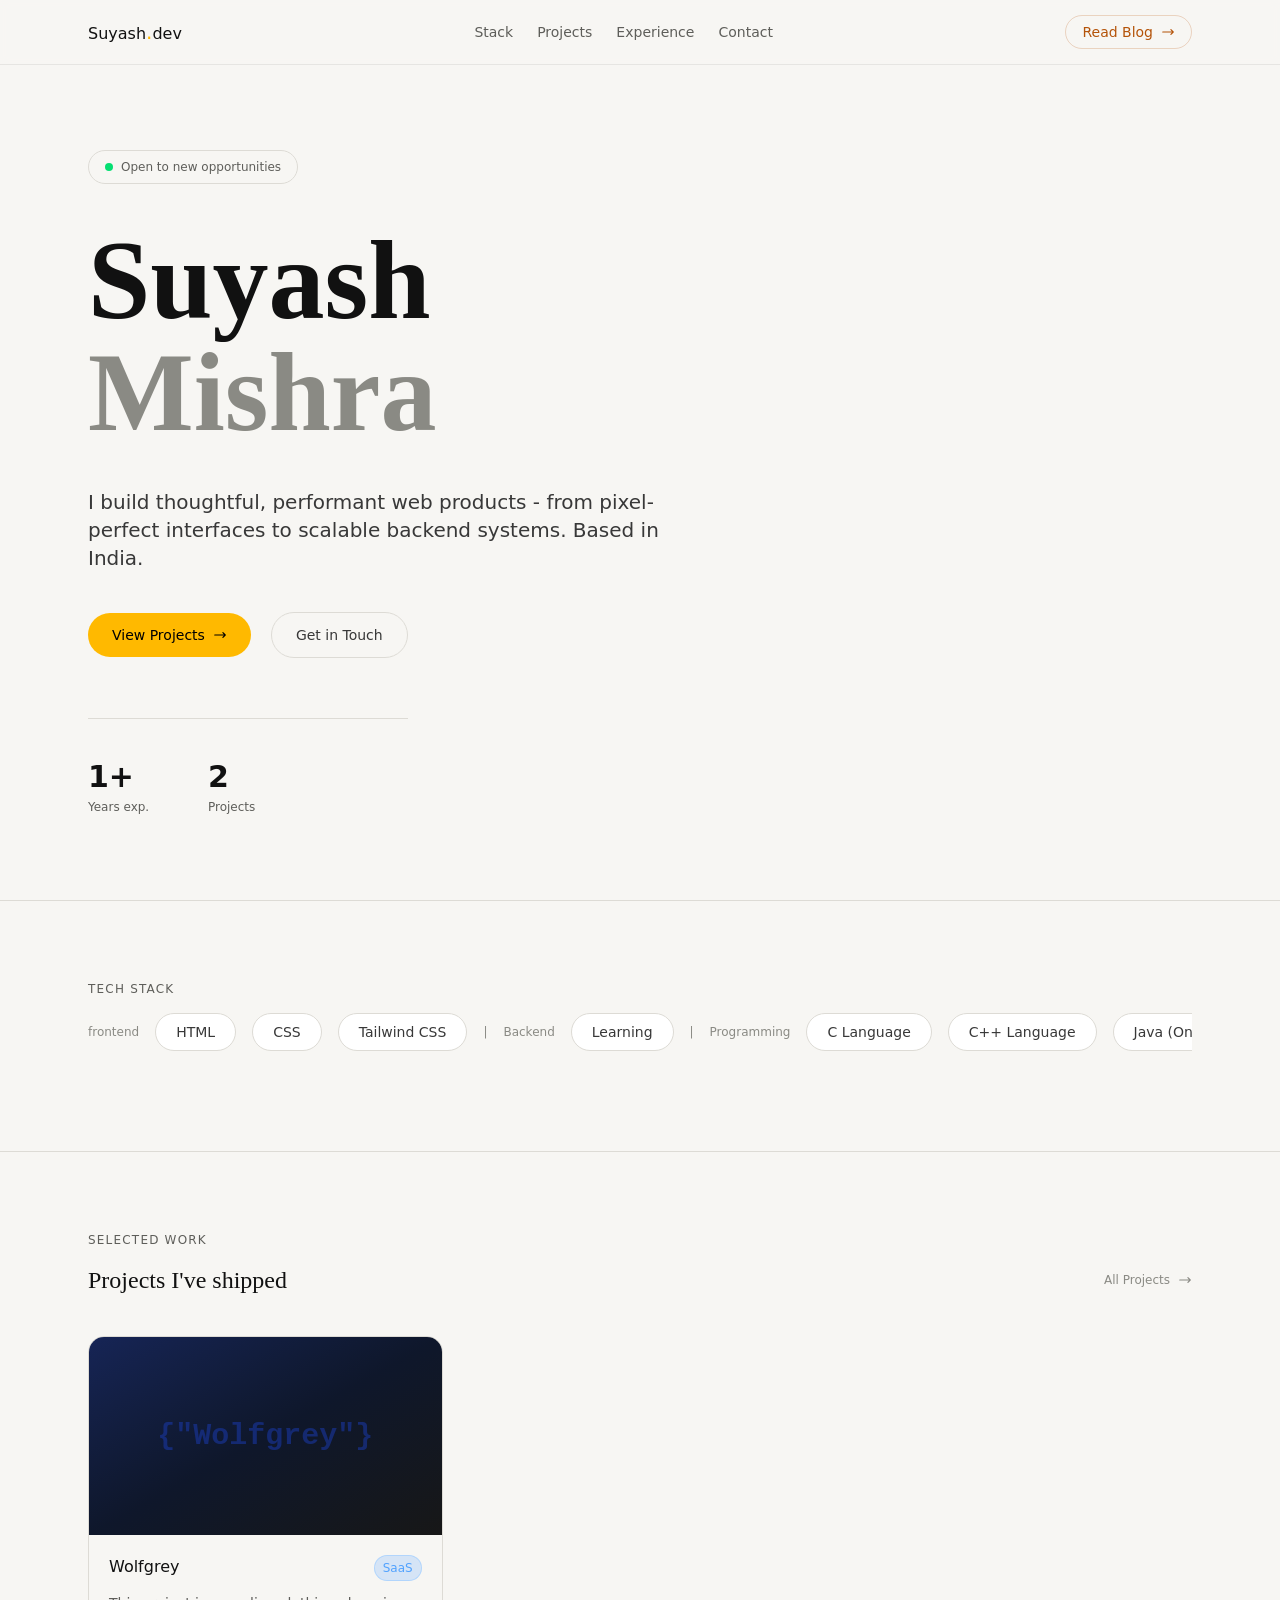
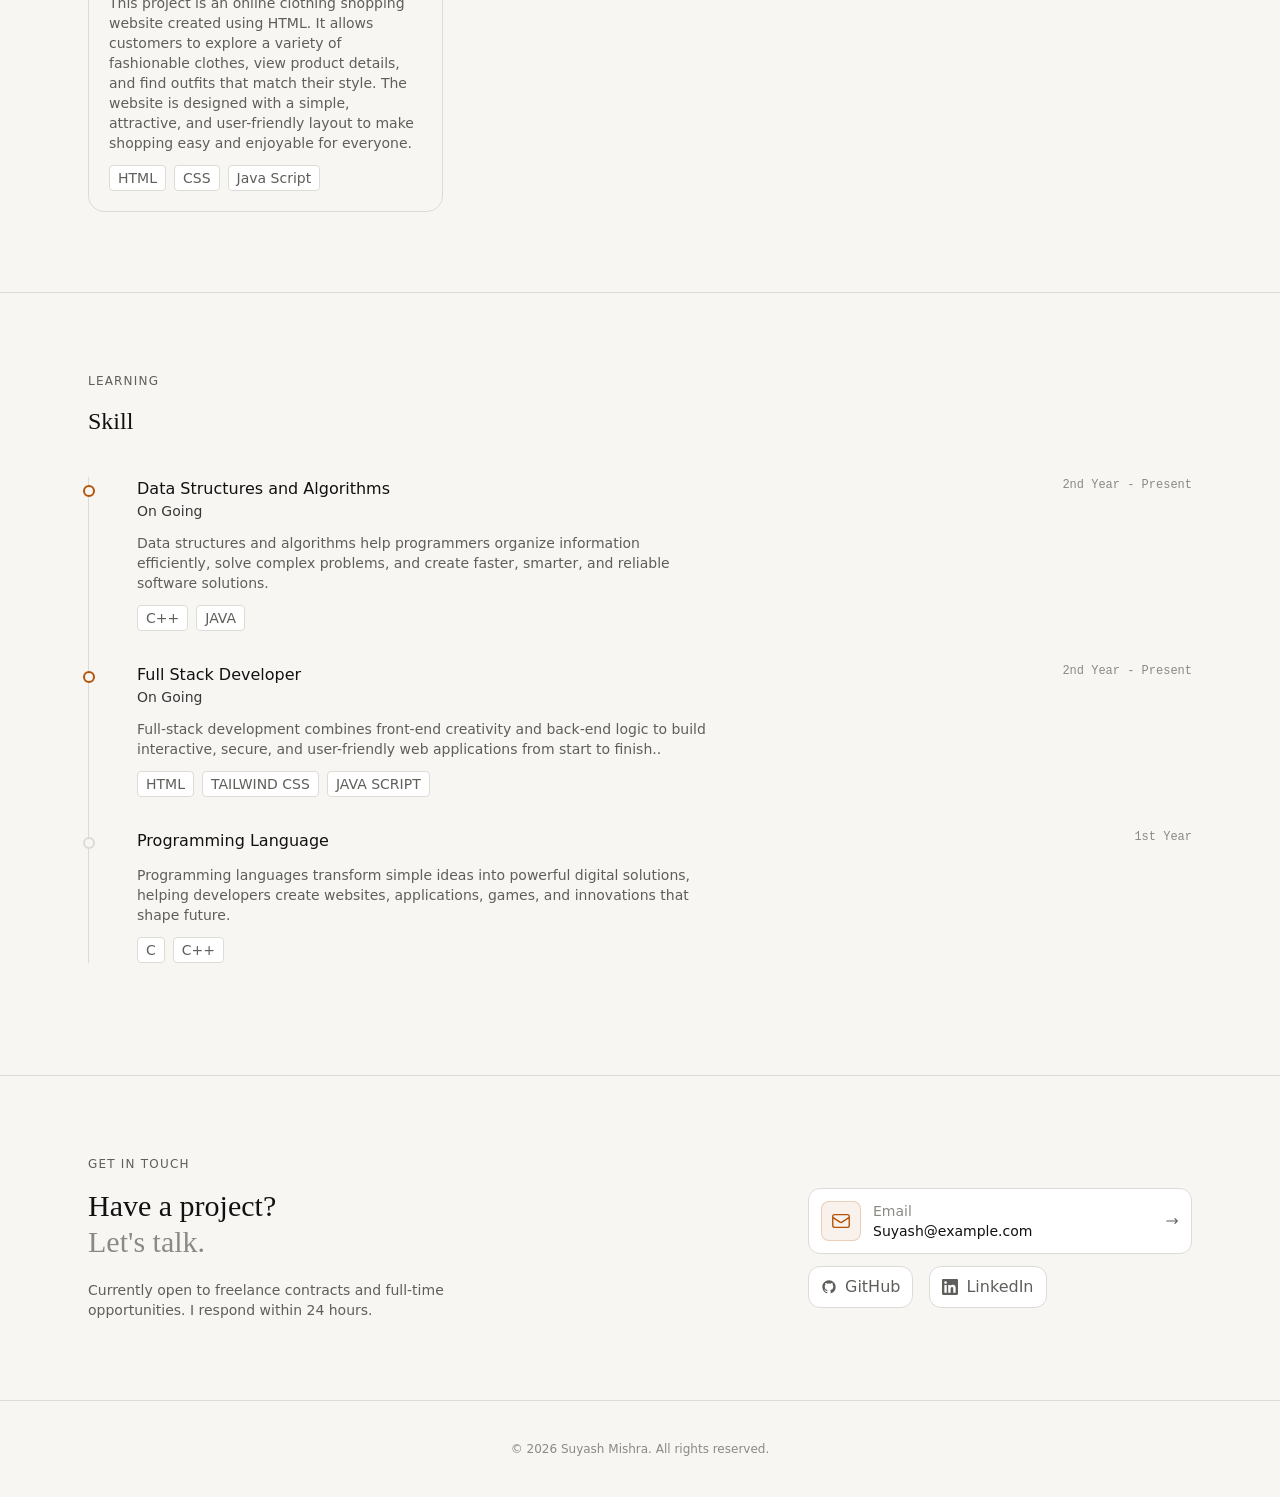
==== index.html @ af461222 "hi" ====
<!DOCTYPE html>
<html1 lang="en">

    <head>
        <meta charset="UTF-8">
        <meta name="viewport" content="width=device-width, initial-scale=1.0">
        <title>Document</title>
        <link rel="stylesheet" href="output.css">
    </head>

    <body>
        <header class="border-b border-(--border-subtle) fixed inset-x-0 bg-(--navbar-bg) backdrop-blur-xs z-10">
            <nav class="flex justify-between max-w-6xl mx-auto px-6 items-center h-16">
                <a href="">Suyash<span class="text-amber-400 text-xl">.</span>dev</a>
                <ul class="hidden md:flex items-center gap-6 text-sm text-(--text-3)">
                    <a href="#tech-stack">
                        <li class="cursor-pointer hover:text-(--text-1) transition-all duration-200">Stack</li>
                    </a>
                    <a href="#projects">
                        <li class="cursor-pointer hover:text-(--text-1) transition-all duration-200">Projects</li>
                    </a>
                    <a href="#experience">
                        <li class="cursor-pointer hover:text-(--text-1) transition-all duration-200">Experience</li>
                    </a>
                    <a href="#contact">
                        <li class="cursor-pointer hover:text-(--text-1) transition-all duration-200">Contact</li>
                    </a>

                </ul>

                <a href="blog.html"
                    class="flex items-center text-sm gap-2 text-(--accent) border border-(--accent-border) px-4 py-1.5 rounded-full hover:bg-(--accent-dim) hover:border-(--accent) transition-all duration-200">
                    Read Blog <svg class="w-3.5 h-3.5" fill="none" stroke="currentColor" viewBox="0 0 24 24">
                        <path stroke-linecap="round" stroke-linejoin="round" stroke-width="2"
                            d="M17 8l4 4m0 0l-4 4m4-4H3" />
                    </svg>
                </a>
            </nav>
        </header>

        <section class="min-h-screen pt-16 flex flex-col justify-center items-center">
            <div class="max-w-6xl mx-auto px-6 text-white w-full">

                <div
                    class="inline-flex items-center gap-2 border border-(--border) px-4 py-2 rounded-full text-xs text-(--text-3) mb-10 animate-fade-in-up">
                    <span class="inline-block h-2 w-2 bg-green-400 rounded-full animate-pulse "></span>
                    Open to new opportunities
                </div>

                <h1 class="font-serif text-6xl md:text-8xl lg:text-[7rem] font-bold mb-10 animate-fade-in-up-1">
                    <p class="text-(--text-1)">Suyash</p>
                    <p class="text-(--text-4)">Mishra</p>
                </h1>

                <p class="text-(--text-2) text-lg md:text-xl max-w-xl mb-10 animate-fade-in-up-2">I build thoughtful,
                    performant web products
                    -
                    from pixel-perfect interfaces to scalable backend
                    systems. Based in India.</p>


                <div class="flex gap-5 items-center mb-15 animate-fade-in-up-2">
                    <a href="#projects" id="cta-view-project"
                        class="bg-amber-400 hover:bg-amber-300 text-black text-sm font-medium rounded-full px-6 py-3 flex items-center gap-2 transition-all duration-200">View
                        Projects
                        <svg class="w-3.5 h-3.5" fill="none" stroke="currentColor" viewBox="0 0 24 24">
                            <path stroke-linecap="round" stroke-linejoin="round" stroke-width="2"
                                d="M17 8l4 4m0 0l-4 4m4-4H3" />
                        </svg>
                    </a>
                    <a href="#contact"
                        class=" rounded-full px-6 py-3 border border-(--border) text-(--text-2) text-sm">Get in
                        Touch</a>
                </div>

                <div class="border-t border-(--border) grid grid-cols-3 pt-10 gap-10 max-w-xs animate-fade-in-up-3">
                    <div>
                        <p class="text-3xl font-semibold mb-1 text-(--text-1)">1+</p>
                        <p class="text-xs text-(--text-3)">Years exp.</p>
                    </div>
                    <div>
                        <p class="text-3xl font-semibold mb-1 text-(--text-1)">2</p>
                        <p class="text-xs text-(--text-3)">Projects</p>
                    </div>
                </div>


            </div>
        </section>


        <section id="tech-stack" class="border-t border-(--border) py-20">
            <div class="max-w-6xl mx-auto px-6">
                <h2 class="uppercase text-(--text-3) text-xs tracking-widest mb-4">Tech Stack</h2>

                <div class="flex gap-4 items-center overflow-x-auto pb-5">
                    <p class="text-xs text-(--text-4) text-nowrap">frontend</p>
                    <p
                        class="text-(--text-2) text-sm border border-(--border) px-5 py-2 rounded-full bg-(--surface-solid) hover:text-(--accent) hover:border-(--accent-dim) transition-all duration-200 cursor-default text-nowrap">
                        HTML</p>
                    <p
                        class="text-(--text-2) text-sm border border-(--border) px-5 py-2 rounded-full bg-(--surface-solid) hover:text-(--accent) hover:border-(--accent-dim) transition-all duration-200 cursor-default text-nowrap">
                        CSS</p>
                    <p
                        class="text-(--text-2) text-sm border border-(--border) px-5 py-2 rounded-full bg-(--surface-solid) hover:text-(--accent) hover:border-(--accent-dim) transition-all duration-200 cursor-default text-nowrap">
                        Tailwind CSS</p>
                    <p class="text-xs text-(--text-4)">|</p>
                    <p class="text-xs text-(--text-4)">Backend</p>
                    <p
                        class="text-(--text-2) text-sm border border-(--border) px-5 py-2 rounded-full bg-(--surface-solid) hover:text-(--accent) hover:border-(--accent-dim) transition-all duration-200 cursor-default text-nowrap">
                        Learning</p>

 <p class="text-xs text-(--text-4)">|</p>
                          <p class="text-xs text-(--text-4) text-nowrap">Programming</p>
                    <p
                        class="text-(--text-2) text-sm border border-(--border) px-5 py-2 rounded-full bg-(--surface-solid) hover:text-(--accent) hover:border-(--accent-dim) transition-all duration-200 cursor-default text-nowrap">
                        C Language</p>
                    <p
                        class="text-(--text-2) text-sm border border-(--border) px-5 py-2 rounded-full bg-(--surface-solid) hover:text-(--accent) hover:border-(--accent-dim) transition-all duration-200 cursor-default text-nowrap">
                        C++ Language</p>
                    <p
                        class="text-(--text-2) text-sm border border-(--border) px-5 py-2 rounded-full bg-(--surface-solid) hover:text-(--accent) hover:border-(--accent-dim) transition-all duration-200 cursor-default text-nowrap">
                        Java (On Going)</p>
                </div>
            </div>
        </section>


        <section id="projects" class="border-t border-(--border) py-20">
            <div class="max-w-6xl mx-auto px-6">
                <h2 class="uppercase text-(--text-3) text-xs tracking-widest mb-4">Selected Work</h2>

                <div class="flex justify-between mb-10">
                    <h3 class="font-serif text-2xl">Projects I've shipped</h3>
                    <a href=""
                        class="flex items-center gap-2 text-xs text-(--text-4) hover:text-(--accent) transition-all duration-200">All
                        Projects <svg class="w-3.5 h-3.5" fill="none" stroke="currentColor" viewBox="0 0 24 24">
                            <path stroke-linecap="round" stroke-linejoin="round" stroke-width="2"
                                d="M17 8l4 4m0 0l-4 4m4-4H3" />
                        </svg></a>

                </div>

                <div class="grid grid-cols-1 gap-5 md:grid-cols-2 lg:grid-cols-3">

                    <article
                        class="group border border-(--border) rounded-2xl overflow-hidden hover:-translate-y-1.5 transition-all duration-300 hover:border-white/30">
                        <div
                            class="relative aspect-video flex items-center justify-center bg-linear-to-br from-blue-950 via-slate-900 to-neutral-900">
                            <p class="text-3xl font-mono text-blue-800/50 font-bold">{"Wolfgrey"}</p>

                            <div
                                class="absolute bg-black/0 inset-0 group-hover:bg-black/35 flex justify-center items-center transition-all duration-400">
                                <p
                                    class=" opacity-0 border  border-white/20 rounded-full px-3 py-1.5 group-hover:opacity-100  flex items-center gap-2 bg-white/10 text-xs backdrop-blur-2xl">
                                    View Project <svg class="w-3.5 h-3.5" fill="none" stroke="currentColor"
                                        viewBox="0 0 24 24">
                                        <path stroke-linecap="round" stroke-linejoin="round" stroke-width="2"
                                            d="M17 8l4 4m0 0l-4 4m4-4H3" />
                                    </svg>
                                </p>
                            </div>
                        </div>

                        <div class="p-5">
                            <div class="flex justify-between mb-3">
                                <h3>Wolfgrey</h3>
                                <p
                                    class="text-xs border border-blue-300/50 px-2 py-1 text-blue-400 rounded-full bg-blue-400/20">
                                    SaaS</p>
                            </div>

                            <p class="mb-3 text-sm text-(--text-3)">This project is an online clothing shopping website created using HTML. It allows customers to explore a variety of fashionable clothes, view product details, and find outfits that match their style. The website is designed with a simple, attractive, and user-friendly layout to make shopping easy and enjoyable for everyone.</p>

                            <div class="flex gap-2 flex-wrap">
                                <p
                                    class="text-sm text-(--text-3) px-2 py-0.5 border border-(--border) rounded bg-(--surface-solid)">
                                    HTML</p>
                                <p
                                    class="text-sm text-(--text-3) px-2 py-0.5 border border-(--border) rounded bg-(--surface-solid)">
                                    CSS</p>
                                <p
                                    class="text-sm text-(--text-3) px-2 py-0.5 border border-(--border) rounded bg-(--surface-solid)">
                                    Java Script</p>
                            </div>

                        </div>
                    </article>

                </div>
            </div>
        </section>

        <section id="experience" class="border-t border-(--border) py-20">
            <div class="max-w-6xl mx-auto px-6">
                <h2 class="uppercase text-(--text-3) text-xs tracking-widest mb-4">Learning</h2>
                <h3 class="font-serif text-2xl mb-10">Skill</h3>

                <div class="border-l border-(--border)">
                    <div class="relative mb-8">
                        <div
                            class="-left-1.5 top-2 absolute border-2 border-(--accent) rounded-full w-3 h-3 bg-(--surface)">
                        </div>

                        <div class="pl-12">
                            <div class="flex flex-col md:flex-row justify-between mb-3 gap-2">
                                <div>
                                    <h3>Data Structures and Algorithms</h3>
                                    <p class="font-light text-(--text-2) text-sm">On Going</p>
                                </div>

                                <p class="text-xs font-mono text-(--text-4)">
                                    2nd Year - Present</p>
                            </div>


                            <p class="mb-3 text-sm text-(--text-3) max-w-xl">Data structures and algorithms help programmers organize information efficiently, solve complex problems, and create faster, smarter, and reliable software solutions.</p>

                            <div class="flex gap-2 flex-wrap">
                                <p
                                    class="text-sm text-(--text-3) px-2 py-0.5 border border-(--border) rounded bg-(--surface-solid)">
                                    C++</p>
                                <p
                                    class="text-sm text-(--text-3) px-2 py-0.5 border border-(--border) rounded bg-(--surface-solid)">
                                    JAVA</p>
                            </div>

                        </div>
                    </div>

                    <div class="relative mb-8">
                       <div
                            class="-left-1.5 top-2 absolute border-2 border-(--accent) rounded-full w-3 h-3 bg-(--surface)">
                        </div>

                        <div class="pl-12">
                            <div class="flex flex-col md:flex-row justify-between mb-3 gap-2">
                                <div>
                                    <h3>Full Stack Developer</h3>
                                     <p class="font-light text-(--text-2) text-sm">On Going</p>
                                </div>

                                <p class="text-xs font-mono text-(--text-4)">
                                  2nd Year - Present</p>
                            </div>


                            <p class="mb-3 text-sm text-(--text-3) max-w-xl">Full-stack development combines front-end creativity and back-end logic to build interactive, secure, and user-friendly web applications from start to finish..</p>

                            <div class="flex gap-2 flex-wrap">
                                <p
                                    class="text-sm text-(--text-3) px-2 py-0.5 border border-(--border) rounded bg-(--surface-solid)">
                                    HTML
                                </p>
                                <p
                                    class="text-sm text-(--text-3) px-2 py-0.5 border border-(--border) rounded bg-(--surface-solid)">
                                    TAILWIND CSS</p>
                                <p
                                    class="text-sm text-(--text-3) px-2 py-0.5 border border-(--border) rounded bg-(--surface-solid)">
                                    JAVA SCRIPT</p>
                            </div>

                        </div>
                    </div>

                    <div class="relative mb-8">
                        <div
                            class="-left-1.5 top-2 absolute border-2 border-(--border) rounded-full w-3 h-3 bg-(--surface)">
                        </div>

                        <div class="pl-12">
                            <div class="flex flex-col md:flex-row justify-between mb-3 gap-2">
                                <div>
                                    <h3>Programming Language</h3>
                                  
                                </div>

                                <p class="text-xs font-mono text-(--text-4)">
                                    1st Year</p>
                            </div>


                            <p class="mb-3 text-sm text-(--text-3) max-w-xl">Programming languages transform simple ideas into powerful digital solutions, helping developers create websites, applications, games, and innovations that shape future.
                            </p>

                            <div class="flex gap-2 flex-wrap">
                                <p
                                    class="text-sm text-(--text-3) px-2 py-0.5 border border-(--border) rounded bg-(--surface-solid)">
                                    C 
                                </p>
                                <p
                                    class="text-sm text-(--text-3) px-2 py-0.5 border border-(--border) rounded bg-(--surface-solid)">
                                    C++
                                </p>
                            </div>

                        </div>
                    </div>
                </div>
            </div>
        </section>

        <section id="contact" class="border-t border-(--border) py-20">
            <div class="max-w-6xl mx-auto px-6">
                <h2 class="uppercase text-(--text-3) text-xs tracking-widest mb-4">Get In Touch</h2>

                <div class="flex flex-col gap-10 md:flex-row justify-between">

                    <div class="flex-1">
                        <h3 class="font-serif text-3xl">Have a project?</h3>
                        <h3 class="font-serif text-3xl font-extralight mb-5 text-(--text-4)">Let's talk.</h3>
                        <p class="text-sm text-(--text-3) max-w-sm">Currently open to freelance contracts and full-time
                            opportunities. I respond within 24 hours.</p>
                    </div>

                    <div class=" flex-1 md:max-w-sm">
                        <a href="mailto:Suyash@example.com"
                            class="flex border border-(--border) rounded-xl bg-(--surface-solid)  p-3 items-center gap-3 ">
                            <svg class="w-10 h-10 text-(--accent) bg-(--accent-dim) p-2 rounded-lg border border-(--accent-border)"
                                fill="none" stroke="currentColor" viewBox="0 0 24 24">
                                <path stroke-linecap="round" stroke-linejoin="round" stroke-width="1.5"
                                    d="M3 8l7.89 5.26a2 2 0 002.22 0L21 8M5 19h14a2 2 0 002-2V7a2 2 0 00-2-2H5a2 2 0 00-2 2v10a2 2 0 002 2z" />
                            </svg>
                            <div class="flex-1 text-sm">
                                <p class="text-(--text-4)">Email</p>
                                <p class="text-(--text-1)">Suyash@example.com</p>
                            </div>

                            <svg class="w-3.5 h-3.5 text-(--text-3)" fill="none" stroke="currentColor"
                                viewBox="0 0 24 24">
                                <path stroke-linecap="round" stroke-linejoin="round" stroke-width="2"
                                    d="M17 8l4 4m0 0l-4 4m4-4H3" />
                            </svg>


                        </a>

                        <div class="mt-3 flex gap-4">
                        <a href="https://github.com/Suyashmishra6007" target="_blank">    <p
                                class="flex flex-1 items-center gap-2 border border-(--border) px-3 py-2 rounded-xl text-(--text-3) font-light justify-center bg-(--surface-solid) ">
                                <svg class="w-4 h-4" fill="currentColor" viewBox="0 0 24 24">
                                    <path
                                        d="M12 2C6.477 2 2 6.484 2 12.017c0 4.425 2.865 8.18 6.839 9.504.5.092.682-.217.682-.483 0-.237-.008-.868-.013-1.703-2.782.605-3.369-1.343-3.369-1.343-.454-1.158-1.11-1.466-1.11-1.466-.908-.62.069-.608.069-.608 1.003.07 1.531 1.032 1.531 1.032.892 1.53 2.341 1.088 2.91.832.092-.647.35-1.088.636-1.338-2.22-.253-4.555-1.113-4.555-4.951 0-1.093.39-1.988 1.029-2.688-.103-.253-.446-1.272.098-2.65 0 0 .84-.27 2.75 1.026A9.564 9.564 0 0112 6.844c.85.004 1.705.115 2.504.337 1.909-1.296 2.747-1.027 2.747-1.027.546 1.379.202 2.398.1 2.651.64.7 1.028 1.595 1.028 2.688 0 3.848-2.339 4.695-4.566 4.942.359.31.678.921.678 1.856 0 1.338-.012 2.419-.012 2.747 0 .268.18.58.688.482A10.019 10.019 0 0022 12.017C22 6.484 17.522 2 12 2z" />
                                </svg>
                                GitHub
                            </p></a>

                          <a href="https://www.linkedin.com/in/suyash-mishra-aa597139b/" target="_blank">  <p
                                class="flex flex-1 items-center gap-2 border border-(--border) px-3 py-2 rounded-xl text-(--text-3) font-light justify-center bg-(--surface-solid) ">
                                <svg class="w-4 h-4" fill="currentColor" viewBox="0 0 24 24">
                                    <path
                                        d="M20.447 20.452h-3.554v-5.569c0-1.328-.027-3.037-1.852-3.037-1.853 0-2.136 1.445-2.136 2.939v5.667H9.351V9h3.414v1.561h.046c.477-.9 1.637-1.85 3.37-1.85 3.601 0 4.267 2.37 4.267 5.455v6.286zM5.337 7.433a2.062 2.062 0 01-2.063-2.065 2.064 2.064 0 112.063 2.065zm1.782 13.019H3.555V9h3.564v11.452zM22.225 0H1.771C.792 0 0 .774 0 1.729v20.542C0 23.227.792 24 1.771 24h20.451C23.2 24 24 23.227 24 22.271V1.729C24 .774 23.2 0 22.222 0h.003z" />
                                </svg>
                                LinkedIn
                            </p>
</a>
                   




                        </div>

                        
                    </div>
                </div>

            </div>
        </section>

        <footer class="border-t border-(--border) py-10">
            <div class=" flex justify-center px-6 text-xs text-(--text-4)">
                © 2026 Suyash Mishra. All rights reserved.
            </div>
        </footer>
    </body>
</html1
---- output.css ----
/*! tailwindcss v4.3.3 | MIT License | https://tailwindcss.com */
@layer properties;
@layer theme, base, components, utilities;
@layer theme {
  :root, :host {
    --font-sans: 'Inter', ui-sans-serif, system-ui, sans-serif;
    --font-serif: 'Playfair Display', ui-serif, Georgia, serif;
    --font-mono: 'JetBrains Mono', ui-monospace, 'Courier New', monospace;
    --color-red-400: oklch(70.4% 0.191 22.216);
    --color-amber-300: oklch(87.9% 0.169 91.605);
    --color-amber-400: oklch(82.8% 0.189 84.429);
    --color-green-400: oklch(79.2% 0.209 151.711);
    --color-blue-300: oklch(80.9% 0.105 251.813);
    --color-blue-400: oklch(70.7% 0.165 254.624);
    --color-blue-800: oklch(42.4% 0.199 265.638);
    --color-blue-950: oklch(28.2% 0.091 267.935);
    --color-purple-400: oklch(71.4% 0.203 305.504);
    --color-slate-900: oklch(20.8% 0.042 265.755);
    --color-neutral-900: oklch(20.5% 0 none);
    --color-black: #000;
    --color-white: #fff;
    --spacing: 0.25rem;
    --container-xs: 20rem;
    --container-sm: 24rem;
    --container-xl: 36rem;
    --container-2xl: 42rem;
    --container-6xl: 72rem;
    --text-xs: 0.75rem;
    --text-xs--line-height: calc(1 / 0.75);
    --text-sm: 0.875rem;
    --text-sm--line-height: calc(1.25 / 0.875);
    --text-base: 1rem;
    --text-base--line-height: calc(1.5 / 1);
    --text-lg: 1.125rem;
    --text-lg--line-height: calc(1.75 / 1.125);
    --text-xl: 1.25rem;
    --text-xl--line-height: calc(1.75 / 1.25);
    --text-2xl: 1.5rem;
    --text-2xl--line-height: calc(2 / 1.5);
    --text-3xl: 1.875rem;
    --text-3xl--line-height: calc(2.25 / 1.875);
    --text-4xl: 2.25rem;
    --text-4xl--line-height: calc(2.5 / 2.25);
    --text-5xl: 3rem;
    --text-5xl--line-height: 1;
    --text-6xl: 3.75rem;
    --text-6xl--line-height: 1;
    --text-8xl: 6rem;
    --text-8xl--line-height: 1;
    --font-weight-extralight: 200;
    --font-weight-light: 300;
    --font-weight-medium: 500;
    --font-weight-semibold: 600;
    --font-weight-bold: 700;
    --tracking-tight: -0.025em;
    --tracking-widest: 0.1em;
    --leading-tight: 1.25;
    --radius-lg: 0.5rem;
    --radius-xl: 0.75rem;
    --radius-2xl: 1rem;
    --animate-pulse: pulse 2s cubic-bezier(0.4, 0, 0.6, 1) infinite;
    --blur-xs: 4px;
    --blur-2xl: 40px;
    --aspect-video: 16 / 9;
    --default-transition-duration: 150ms;
    --default-transition-timing-function: cubic-bezier(0.4, 0, 0.2, 1);
    --default-font-family: var(--font-sans);
    --default-mono-font-family: var(--font-mono);
  }
}
@layer base {
  *, ::after, ::before, ::backdrop, ::file-selector-button {
    box-sizing: border-box;
    margin: 0;
    padding: 0;
    border: 0 solid;
  }
  html, :host {
    line-height: 1.5;
    -webkit-text-size-adjust: 100%;
    tab-size: 4;
    font-family: var(--default-font-family, -apple-system, BlinkMacSystemFont, "Segoe UI", Roboto, "Helvetica Neue", "Noto Sans", Arial, sans-serif, "Apple Color Emoji", "Segoe UI Emoji", "Segoe UI Symbol", "Noto Color Emoji");
    font-feature-settings: var(--default-font-feature-settings, normal);
    font-variation-settings: var(--default-font-variation-settings, normal);
    -webkit-tap-highlight-color: transparent;
  }
  hr {
    height: 0;
    color: inherit;
    border-top-width: 1px;
  }
  abbr:where([title]) {
    -webkit-text-decoration: underline dotted;
    text-decoration: underline dotted;
  }
  h1, h2, h3, h4, h5, h6 {
    font-size: inherit;
    font-weight: inherit;
  }
  a {
    color: inherit;
    -webkit-text-decoration: inherit;
    text-decoration: inherit;
  }
  b, strong {
    font-weight: bolder;
  }
  code, kbd, samp, pre {
    font-family: var(--default-mono-font-family, ui-monospace, SFMono-Regular, Menlo, Monaco, Consolas, "Liberation Mono", "Courier New", monospace);
    font-feature-settings: var(--default-mono-font-feature-settings, normal);
    font-variation-settings: var(--default-mono-font-variation-settings, normal);
    font-size: 1em;
  }
  small {
    font-size: 80%;
  }
  sub, sup {
    font-size: 75%;
    line-height: 0;
    position: relative;
    vertical-align: baseline;
  }
  sub {
    bottom: -0.25em;
  }
  sup {
    top: -0.5em;
  }
  table {
    text-indent: 0;
    border-color: inherit;
    border-collapse: collapse;
  }
  :-moz-focusring:where(:not(iframe)) {
    outline: auto;
  }
  progress {
    vertical-align: baseline;
  }
  summary {
    display: list-item;
  }
  ol, ul, menu {
    list-style: none;
  }
  img, svg, video, canvas, audio, iframe, embed, object {
    display: block;
    vertical-align: middle;
  }
  img, video {
    max-width: 100%;
    height: auto;
  }
  button, input, select, optgroup, textarea, ::file-selector-button {
    font: inherit;
    font-feature-settings: inherit;
    font-variation-settings: inherit;
    letter-spacing: inherit;
    color: inherit;
    border-radius: 0;
    background-color: transparent;
    opacity: 1;
  }
  :where(select:is([multiple], [size])) optgroup {
    font-weight: bolder;
  }
  :where(select:is([multiple], [size])) optgroup option {
    padding-inline-start: 20px;
  }
  ::file-selector-button {
    margin-inline-end: 4px;
  }
  ::placeholder {
    opacity: 1;
  }
  @supports (not (-webkit-appearance: -apple-pay-button))  or (contain-intrinsic-size: 1px) {
    ::placeholder {
      color: currentcolor;
      @supports (color: color-mix(in lab, red, red)) {
        color: color-mix(in oklab, currentcolor 50%, transparent);
      }
    }
  }
  textarea {
    resize: vertical;
  }
  ::-webkit-search-decoration {
    -webkit-appearance: none;
  }
  ::-webkit-date-and-time-value {
    min-height: 1lh;
    text-align: inherit;
  }
  ::-webkit-datetime-edit {
    display: inline-flex;
  }
  ::-webkit-datetime-edit-fields-wrapper {
    padding: 0;
  }
  ::-webkit-datetime-edit, ::-webkit-datetime-edit-year-field, ::-webkit-datetime-edit-month-field, ::-webkit-datetime-edit-day-field, ::-webkit-datetime-edit-hour-field, ::-webkit-datetime-edit-minute-field, ::-webkit-datetime-edit-second-field, ::-webkit-datetime-edit-millisecond-field, ::-webkit-datetime-edit-meridiem-field {
    padding-block: 0;
  }
  ::-webkit-calendar-picker-indicator {
    line-height: 1;
  }
  :-moz-ui-invalid {
    box-shadow: none;
  }
  button, input:where([type="button"], [type="reset"], [type="submit"]), ::file-selector-button {
    appearance: button;
  }
  ::-webkit-inner-spin-button, ::-webkit-outer-spin-button {
    height: auto;
  }
  [hidden]:where(:not([hidden="until-found"])) {
    display: none !important;
  }
}
@layer utilities {
  .absolute {
    position: absolute;
  }
  .fixed {
    position: fixed;
  }
  .relative {
    position: relative;
  }
  .static {
    position: static;
  }
  .sticky {
    position: sticky;
  }
  .inset-0 {
    inset: 0px;
  }
  .inset-x-0 {
    inset-inline: 0px;
  }
  .top-2 {
    top: calc(var(--spacing) * 2);
  }
  .top-30 {
    top: calc(var(--spacing) * 30);
  }
  .-left-1\.5 {
    left: calc(var(--spacing) * -1.5);
  }
  .z-10 {
    z-index: 10;
  }
  .container {
    width: 100%;
    @media (width >= 40rem) {
      max-width: 40rem;
    }
    @media (width >= 48rem) {
      max-width: 48rem;
    }
    @media (width >= 64rem) {
      max-width: 64rem;
    }
    @media (width >= 80rem) {
      max-width: 80rem;
    }
    @media (width >= 96rem) {
      max-width: 96rem;
    }
  }
  .mx-auto {
    margin-inline: auto;
  }
  .mt-2\.5 {
    margin-top: calc(var(--spacing) * 2.5);
  }
  .mt-3 {
    margin-top: calc(var(--spacing) * 3);
  }
  .mt-6 {
    margin-top: calc(var(--spacing) * 6);
  }
  .mt-12 {
    margin-top: calc(var(--spacing) * 12);
  }
  .mb-1 {
    margin-bottom: var(--spacing);
  }
  .mb-3 {
    margin-bottom: calc(var(--spacing) * 3);
  }
  .mb-4 {
    margin-bottom: calc(var(--spacing) * 4);
  }
  .mb-5 {
    margin-bottom: calc(var(--spacing) * 5);
  }
  .mb-6 {
    margin-bottom: calc(var(--spacing) * 6);
  }
  .mb-8 {
    margin-bottom: calc(var(--spacing) * 8);
  }
  .mb-10 {
    margin-bottom: calc(var(--spacing) * 10);
  }
  .mb-15 {
    margin-bottom: calc(var(--spacing) * 15);
  }
  .contents {
    display: contents;
  }
  .flex {
    display: flex;
  }
  .grid {
    display: grid;
  }
  .hidden {
    display: none;
  }
  .inline-block {
    display: inline-block;
  }
  .inline-flex {
    display: inline-flex;
  }
  .aspect-video {
    aspect-ratio: var(--aspect-video);
  }
  .h-1 {
    height: var(--spacing);
  }
  .h-2 {
    height: calc(var(--spacing) * 2);
  }
  .h-3 {
    height: calc(var(--spacing) * 3);
  }
  .h-3\.5 {
    height: calc(var(--spacing) * 3.5);
  }
  .h-4 {
    height: calc(var(--spacing) * 4);
  }
  .h-10 {
    height: calc(var(--spacing) * 10);
  }
  .h-16 {
    height: calc(var(--spacing) * 16);
  }
  .min-h-screen {
    min-height: 100vh;
  }
  .w-1 {
    width: var(--spacing);
  }
  .w-2 {
    width: calc(var(--spacing) * 2);
  }
  .w-3 {
    width: calc(var(--spacing) * 3);
  }
  .w-3\.5 {
    width: calc(var(--spacing) * 3.5);
  }
  .w-4 {
    width: calc(var(--spacing) * 4);
  }
  .w-10 {
    width: calc(var(--spacing) * 10);
  }
  .w-40 {
    width: calc(var(--spacing) * 40);
  }
  .w-full {
    width: 100%;
  }
  .max-w-2xl {
    max-width: var(--container-2xl);
  }
  .max-w-6xl {
    max-width: var(--container-6xl);
  }
  .max-w-sm {
    max-width: var(--container-sm);
  }
  .max-w-xl {
    max-width: var(--container-xl);
  }
  .max-w-xs {
    max-width: var(--container-xs);
  }
  .min-w-2 {
    min-width: calc(var(--spacing) * 2);
  }
  .min-w-10 {
    min-width: calc(var(--spacing) * 10);
  }
  .flex-1 {
    flex: 1;
  }
  .rotate-180 {
    rotate: 180deg;
  }
  .transform {
    transform: var(--tw-rotate-x,) var(--tw-rotate-y,) var(--tw-rotate-z,) var(--tw-skew-x,) var(--tw-skew-y,);
  }
  .animate-pulse {
    animation: var(--animate-pulse);
  }
  .cursor-default {
    cursor: default;
  }
  .cursor-pointer {
    cursor: pointer;
  }
  .grid-cols-1 {
    grid-template-columns: repeat(1, minmax(0, 1fr));
  }
  .grid-cols-3 {
    grid-template-columns: repeat(3, minmax(0, 1fr));
  }
  .flex-col {
    flex-direction: column;
  }
  .flex-wrap {
    flex-wrap: wrap;
  }
  .place-items-center {
    place-items: center;
  }
  .items-center {
    align-items: center;
  }
  .items-start {
    align-items: flex-start;
  }
  .justify-between {
    justify-content: space-between;
  }
  .justify-center {
    justify-content: center;
  }
  .gap-1 {
    gap: var(--spacing);
  }
  .gap-2 {
    gap: calc(var(--spacing) * 2);
  }
  .gap-3 {
    gap: calc(var(--spacing) * 3);
  }
  .gap-3\.5 {
    gap: calc(var(--spacing) * 3.5);
  }
  .gap-4 {
    gap: calc(var(--spacing) * 4);
  }
  .gap-5 {
    gap: calc(var(--spacing) * 5);
  }
  .gap-6 {
    gap: calc(var(--spacing) * 6);
  }
  .gap-10 {
    gap: calc(var(--spacing) * 10);
  }
  .gap-20 {
    gap: calc(var(--spacing) * 20);
  }
  .overflow-hidden {
    overflow: hidden;
  }
  .overflow-x-auto {
    overflow-x: auto;
  }
  .rounded {
    border-radius: 0.25rem;
  }
  .rounded-2xl {
    border-radius: var(--radius-2xl);
  }
  .rounded-full {
    border-radius: calc(infinity * 1px);
  }
  .rounded-lg {
    border-radius: var(--radius-lg);
  }
  .rounded-xl {
    border-radius: var(--radius-xl);
  }
  .border {
    border-style: var(--tw-border-style);
    border-width: 1px;
  }
  .border-2 {
    border-style: var(--tw-border-style);
    border-width: 2px;
  }
  .border-t {
    border-top-style: var(--tw-border-style);
    border-top-width: 1px;
  }
  .border-b {
    border-bottom-style: var(--tw-border-style);
    border-bottom-width: 1px;
  }
  .border-l {
    border-left-style: var(--tw-border-style);
    border-left-width: 1px;
  }
  .border-l-2 {
    border-left-style: var(--tw-border-style);
    border-left-width: 2px;
  }
  .border-\(--accent\) {
    border-color: var(--accent);
  }
  .border-\(--accent-border\) {
    border-color: var(--accent-border);
  }
  .border-\(--border\) {
    border-color: var(--border);
  }
  .border-\(--border-subtle\) {
    border-color: var(--border-subtle);
  }
  .border-blue-300\/50 {
    border-color: color-mix(in srgb, oklch(80.9% 0.105 251.813) 50%, transparent);
    @supports (color: color-mix(in lab, red, red)) {
      border-color: color-mix(in oklab, var(--color-blue-300) 50%, transparent);
    }
  }
  .border-white\/20 {
    border-color: color-mix(in srgb, #fff 20%, transparent);
    @supports (color: color-mix(in lab, red, red)) {
      border-color: color-mix(in oklab, var(--color-white) 20%, transparent);
    }
  }
  .bg-\(--accent\) {
    background-color: var(--accent);
  }
  .bg-\(--accent-dim\) {
    background-color: var(--accent-dim);
  }
  .bg-\(--navbar-bg\) {
    background-color: var(--navbar-bg);
  }
  .bg-\(--surface\) {
    background-color: var(--surface);
  }
  .bg-\(--surface-solid\) {
    background-color: var(--surface-solid);
  }
  .bg-\(--text-4\) {
    background-color: var(--text-4);
  }
  .bg-amber-400 {
    background-color: var(--color-amber-400);
  }
  .bg-black\/0 {
    background-color: color-mix(in srgb, #000 0%, transparent);
    @supports (color: color-mix(in lab, red, red)) {
      background-color: color-mix(in oklab, var(--color-black) 0%, transparent);
    }
  }
  .bg-blue-400 {
    background-color: var(--color-blue-400);
  }
  .bg-blue-400\/20 {
    background-color: color-mix(in srgb, oklch(70.7% 0.165 254.624) 20%, transparent);
    @supports (color: color-mix(in lab, red, red)) {
      background-color: color-mix(in oklab, var(--color-blue-400) 20%, transparent);
    }
  }
  .bg-green-400 {
    background-color: var(--color-green-400);
  }
  .bg-purple-400 {
    background-color: var(--color-purple-400);
  }
  .bg-red-400 {
    background-color: var(--color-red-400);
  }
  .bg-white\/10 {
    background-color: color-mix(in srgb, #fff 10%, transparent);
    @supports (color: color-mix(in lab, red, red)) {
      background-color: color-mix(in oklab, var(--color-white) 10%, transparent);
    }
  }
  .bg-linear-to-br {
    --tw-gradient-position: to bottom right;
    @supports (background-image: linear-gradient(in lab, red, red)) {
      --tw-gradient-position: to bottom right in oklab;
    }
    background-image: linear-gradient(var(--tw-gradient-stops));
  }
  .from-blue-950 {
    --tw-gradient-from: var(--color-blue-950);
    --tw-gradient-stops: var(--tw-gradient-via-stops, var(--tw-gradient-position), var(--tw-gradient-from) var(--tw-gradient-from-position), var(--tw-gradient-to) var(--tw-gradient-to-position));
  }
  .via-slate-900 {
    --tw-gradient-via: var(--color-slate-900);
    --tw-gradient-via-stops: var(--tw-gradient-position), var(--tw-gradient-from) var(--tw-gradient-from-position), var(--tw-gradient-via) var(--tw-gradient-via-position), var(--tw-gradient-to) var(--tw-gradient-to-position);
    --tw-gradient-stops: var(--tw-gradient-via-stops);
  }
  .to-neutral-900 {
    --tw-gradient-to: var(--color-neutral-900);
    --tw-gradient-stops: var(--tw-gradient-via-stops, var(--tw-gradient-position), var(--tw-gradient-from) var(--tw-gradient-from-position), var(--tw-gradient-to) var(--tw-gradient-to-position));
  }
  .p-2 {
    padding: calc(var(--spacing) * 2);
  }
  .p-3 {
    padding: calc(var(--spacing) * 3);
  }
  .p-5 {
    padding: calc(var(--spacing) * 5);
  }
  .p-6 {
    padding: calc(var(--spacing) * 6);
  }
  .px-2 {
    padding-inline: calc(var(--spacing) * 2);
  }
  .px-3 {
    padding-inline: calc(var(--spacing) * 3);
  }
  .px-4 {
    padding-inline: calc(var(--spacing) * 4);
  }
  .px-5 {
    padding-inline: calc(var(--spacing) * 5);
  }
  .px-6 {
    padding-inline: calc(var(--spacing) * 6);
  }
  .py-0\.5 {
    padding-block: calc(var(--spacing) * 0.5);
  }
  .py-1 {
    padding-block: var(--spacing);
  }
  .py-1\.5 {
    padding-block: calc(var(--spacing) * 1.5);
  }
  .py-2 {
    padding-block: calc(var(--spacing) * 2);
  }
  .py-3 {
    padding-block: calc(var(--spacing) * 3);
  }
  .py-7 {
    padding-block: calc(var(--spacing) * 7);
  }
  .py-10 {
    padding-block: calc(var(--spacing) * 10);
  }
  .py-15 {
    padding-block: calc(var(--spacing) * 15);
  }
  .py-20 {
    padding-block: calc(var(--spacing) * 20);
  }
  .pt-5 {
    padding-top: calc(var(--spacing) * 5);
  }
  .pt-10 {
    padding-top: calc(var(--spacing) * 10);
  }
  .pt-16 {
    padding-top: calc(var(--spacing) * 16);
  }
  .pb-5 {
    padding-bottom: calc(var(--spacing) * 5);
  }
  .pl-6 {
    padding-left: calc(var(--spacing) * 6);
  }
  .pl-12 {
    padding-left: calc(var(--spacing) * 12);
  }
  .font-mono {
    font-family: var(--font-mono);
  }
  .font-serif {
    font-family: var(--font-serif);
  }
  .text-2xl {
    font-size: var(--text-2xl);
    line-height: var(--tw-leading, var(--text-2xl--line-height));
  }
  .text-3xl {
    font-size: var(--text-3xl);
    line-height: var(--tw-leading, var(--text-3xl--line-height));
  }
  .text-4xl {
    font-size: var(--text-4xl);
    line-height: var(--tw-leading, var(--text-4xl--line-height));
  }
  .text-6xl {
    font-size: var(--text-6xl);
    line-height: var(--tw-leading, var(--text-6xl--line-height));
  }
  .text-base {
    font-size: var(--text-base);
    line-height: var(--tw-leading, var(--text-base--line-height));
  }
  .text-lg {
    font-size: var(--text-lg);
    line-height: var(--tw-leading, var(--text-lg--line-height));
  }
  .text-sm {
    font-size: var(--text-sm);
    line-height: var(--tw-leading, var(--text-sm--line-height));
  }
  .text-xl {
    font-size: var(--text-xl);
    line-height: var(--tw-leading, var(--text-xl--line-height));
  }
  .text-xs {
    font-size: var(--text-xs);
    line-height: var(--tw-leading, var(--text-xs--line-height));
  }
  .leading-6 {
    --tw-leading: calc(var(--spacing) * 6);
    line-height: calc(var(--spacing) * 6);
  }
  .leading-7 {
    --tw-leading: calc(var(--spacing) * 7);
    line-height: calc(var(--spacing) * 7);
  }
  .leading-8 {
    --tw-leading: calc(var(--spacing) * 8);
    line-height: calc(var(--spacing) * 8);
  }
  .leading-tight {
    --tw-leading: var(--leading-tight);
    line-height: var(--leading-tight);
  }
  .font-bold {
    --tw-font-weight: var(--font-weight-bold);
    font-weight: var(--font-weight-bold);
  }
  .font-extralight {
    --tw-font-weight: var(--font-weight-extralight);
    font-weight: var(--font-weight-extralight);
  }
  .font-light {
    --tw-font-weight: var(--font-weight-light);
    font-weight: var(--font-weight-light);
  }
  .font-medium {
    --tw-font-weight: var(--font-weight-medium);
    font-weight: var(--font-weight-medium);
  }
  .font-semibold {
    --tw-font-weight: var(--font-weight-semibold);
    font-weight: var(--font-weight-semibold);
  }
  .tracking-tight {
    --tw-tracking: var(--tracking-tight);
    letter-spacing: var(--tracking-tight);
  }
  .tracking-widest {
    --tw-tracking: var(--tracking-widest);
    letter-spacing: var(--tracking-widest);
  }
  .text-nowrap {
    text-wrap: nowrap;
  }
  .text-\(--accent\) {
    color: var(--accent);
  }
  .text-\(--accent\)\/80 {
    color: var(--accent);
    @supports (color: color-mix(in lab, red, red)) {
      color: color-mix(in oklab, var(--accent) 80%, transparent);
    }
  }
  .text-\(--text-1\) {
    color: var(--text-1);
  }
  .text-\(--text-2\) {
    color: var(--text-2);
  }
  .text-\(--text-3\) {
    color: var(--text-3);
  }
  .text-\(--text-4\) {
    color: var(--text-4);
  }
  .text-amber-400 {
    color: var(--color-amber-400);
  }
  .text-black {
    color: var(--color-black);
  }
  .text-blue-400 {
    color: var(--color-blue-400);
  }
  .text-blue-800\/50 {
    color: color-mix(in srgb, oklch(42.4% 0.199 265.638) 50%, transparent);
    @supports (color: color-mix(in lab, red, red)) {
      color: color-mix(in oklab, var(--color-blue-800) 50%, transparent);
    }
  }
  .text-white {
    color: var(--color-white);
  }
  .capitalize {
    text-transform: capitalize;
  }
  .uppercase {
    text-transform: uppercase;
  }
  .italic {
    font-style: italic;
  }
  .opacity-0 {
    opacity: 0%;
  }
  .backdrop-blur-2xl {
    --tw-backdrop-blur: blur(var(--blur-2xl));
    -webkit-backdrop-filter: var(--tw-backdrop-blur,) var(--tw-backdrop-brightness,) var(--tw-backdrop-contrast,) var(--tw-backdrop-grayscale,) var(--tw-backdrop-hue-rotate,) var(--tw-backdrop-invert,) var(--tw-backdrop-opacity,) var(--tw-backdrop-saturate,) var(--tw-backdrop-sepia,);
    backdrop-filter: var(--tw-backdrop-blur,) var(--tw-backdrop-brightness,) var(--tw-backdrop-contrast,) var(--tw-backdrop-grayscale,) var(--tw-backdrop-hue-rotate,) var(--tw-backdrop-invert,) var(--tw-backdrop-opacity,) var(--tw-backdrop-saturate,) var(--tw-backdrop-sepia,);
  }
  .backdrop-blur-xs {
    --tw-backdrop-blur: blur(var(--blur-xs));
    -webkit-backdrop-filter: var(--tw-backdrop-blur,) var(--tw-backdrop-brightness,) var(--tw-backdrop-contrast,) var(--tw-backdrop-grayscale,) var(--tw-backdrop-hue-rotate,) var(--tw-backdrop-invert,) var(--tw-backdrop-opacity,) var(--tw-backdrop-saturate,) var(--tw-backdrop-sepia,);
    backdrop-filter: var(--tw-backdrop-blur,) var(--tw-backdrop-brightness,) var(--tw-backdrop-contrast,) var(--tw-backdrop-grayscale,) var(--tw-backdrop-hue-rotate,) var(--tw-backdrop-invert,) var(--tw-backdrop-opacity,) var(--tw-backdrop-saturate,) var(--tw-backdrop-sepia,);
  }
  .transition-all {
    transition-property: all;
    transition-timing-function: var(--tw-ease, var(--default-transition-timing-function));
    transition-duration: var(--tw-duration, var(--default-transition-duration));
  }
  .duration-200 {
    --tw-duration: 200ms;
    transition-duration: 200ms;
  }
  .duration-300 {
    --tw-duration: 300ms;
    transition-duration: 300ms;
  }
  .duration-400 {
    --tw-duration: 400ms;
    transition-duration: 400ms;
  }
  @media (hover: hover) {
    .group-hover\:bg-black\/35:is(:where(.group):hover *) {
      background-color: color-mix(in srgb, #000 35%, transparent);
    }
    @supports (color: color-mix(in lab, red, red)) {
      .group-hover\:bg-black\/35:is(:where(.group):hover *) {
        background-color: color-mix(in oklab, var(--color-black) 35%, transparent);
      }
    }
    .group-hover\:opacity-100:is(:where(.group):hover *) {
      opacity: 100%;
    }
    .hover\:-translate-y-1\.5:hover {
      --tw-translate-y: calc(var(--spacing) * -1.5);
      translate: var(--tw-translate-x) var(--tw-translate-y);
    }
    .hover\:border-\(--accent\):hover {
      border-color: var(--accent);
    }
    .hover\:border-\(--accent-dim\):hover {
      border-color: var(--accent-dim);
    }
    .hover\:border-white\/30:hover {
      border-color: color-mix(in srgb, #fff 30%, transparent);
    }
    @supports (color: color-mix(in lab, red, red)) {
      .hover\:border-white\/30:hover {
        border-color: color-mix(in oklab, var(--color-white) 30%, transparent);
      }
    }
    .hover\:bg-\(--accent-dim\):hover {
      background-color: var(--accent-dim);
    }
    .hover\:bg-amber-300:hover {
      background-color: var(--color-amber-300);
    }
    .hover\:text-\(--accent\):hover {
      color: var(--accent);
    }
    .hover\:text-\(--text-1\):hover {
      color: var(--text-1);
    }
  }
  @media (width >= 40rem) {
    .sm\:flex-row {
      flex-direction: row;
    }
  }
  @media (width >= 48rem) {
    .md\:flex {
      display: flex;
    }
    .md\:max-w-sm {
      max-width: var(--container-sm);
    }
    .md\:grid-cols-2 {
      grid-template-columns: repeat(2, minmax(0, 1fr));
    }
    .md\:flex-row {
      flex-direction: row;
    }
    .md\:text-5xl {
      font-size: var(--text-5xl);
      line-height: var(--tw-leading, var(--text-5xl--line-height));
    }
    .md\:text-8xl {
      font-size: var(--text-8xl);
      line-height: var(--tw-leading, var(--text-8xl--line-height));
    }
    .md\:text-xl {
      font-size: var(--text-xl);
      line-height: var(--tw-leading, var(--text-xl--line-height));
    }
  }
  @media (width >= 64rem) {
    .lg\:block {
      display: block;
    }
    .lg\:grid-cols-3 {
      grid-template-columns: repeat(3, minmax(0, 1fr));
    }
    .lg\:text-\[7rem\] {
      font-size: 7rem;
    }
  }
}
@import url('https://fonts.googleapis.com/css2?family=Inter:ital,opsz,wght@0,14..32,100..900;1,14..32,100..900&family=Playfair+Display:wght@400;700&family=JetBrains+Mono:wght@400;500&display=swap');
:root {
  --surface: #0f0f0f;
  --surface-card: rgba(22, 22, 22, 0.75);
  --surface-solid: #181818;
  --surface-code: #141414;
  --text-1: #eeeeee;
  --text-2: #b8b8b8;
  --text-3: #888888;
  --text-4: #606060;
  --border: #2a2a2a;
  --border-subtle: rgba(255, 255, 255, 0.06);
  --accent: #fbbf24;
  --accent-dim: rgba(251, 191, 36, 0.10);
  --accent-border: rgba(251, 191, 36, 0.22);
  --navbar-bg: rgba(15, 15, 15, 0.82);
}
@media (prefers-color-scheme: light) {
  :root {
    --surface: #f7f6f3;
    --surface-card: rgba(255, 255, 255, 0.90);
    --surface-solid: #ffffff;
    --surface-code: #eeede9;
    --text-1: #111111;
    --text-2: #383838;
    --text-3: #5e5e5a;
    --text-4: #8a8a84;
    --border: #dddbd5;
    --border-subtle: rgba(0, 0, 0, 0.07);
    --accent: #b45309;
    --accent-dim: rgba(180, 83, 9, 0.08);
    --accent-border: rgba(180, 83, 9, 0.22);
    --navbar-bg: rgba(247, 246, 243, 0.88);
  }
}
@layer base {
  html {
    scroll-behavior: smooth;
    scroll-padding-top: 80px;
  }
  body {
    background-color: var(--surface);
    color: var(--text-1);
  }
  header, section, article, aside, footer, nav {
    transition: background-color 0.25s ease, border-color 0.25s ease, color 0.25s ease;
  }
}
@keyframes fadeInUp {
  from {
    opacity: 0;
    transform: translateY(30px);
  }
  to {
    opacity: 1;
    transform: translateY(0);
  }
}
.animate-fade-in-up {
  animation: fadeInUp 0.6s ease-out both;
}
.animate-fade-in-up-1 {
  animation: fadeInUp 0.6s ease-out 0.15s both;
}
.animate-fade-in-up-2 {
  animation: fadeInUp 0.6s ease-out 0.30s both;
}
.animate-fade-in-up-3 {
  animation: fadeInUp 0.6s ease-out 0.45s both;
}
@property --tw-rotate-x {
  syntax: "*";
  inherits: false;
}
@property --tw-rotate-y {
  syntax: "*";
  inherits: false;
}
@property --tw-rotate-z {
  syntax: "*";
  inherits: false;
}
@property --tw-skew-x {
  syntax: "*";
  inherits: false;
}
@property --tw-skew-y {
  syntax: "*";
  inherits: false;
}
@property --tw-border-style {
  syntax: "*";
  inherits: false;
  initial-value: solid;
}
@property --tw-gradient-position {
  syntax: "*";
  inherits: false;
}
@property --tw-gradient-from {
  syntax: "<color>";
  inherits: false;
  initial-value: #0000;
}
@property --tw-gradient-via {
  syntax: "<color>";
  inherits: false;
  initial-value: #0000;
}
@property --tw-gradient-to {
  syntax: "<color>";
  inherits: false;
  initial-value: #0000;
}
@property --tw-gradient-stops {
  syntax: "*";
  inherits: false;
}
@property --tw-gradient-via-stops {
  syntax: "*";
  inherits: false;
}
@property --tw-gradient-from-position {
  syntax: "<length-percentage>";
  inherits: false;
  initial-value: 0%;
}
@property --tw-gradient-via-position {
  syntax: "<length-percentage>";
  inherits: false;
  initial-value: 50%;
}
@property --tw-gradient-to-position {
  syntax: "<length-percentage>";
  inherits: false;
  initial-value: 100%;
}
@property --tw-leading {
  syntax: "*";
  inherits: false;
}
@property --tw-font-weight {
  syntax: "*";
  inherits: false;
}
@property --tw-tracking {
  syntax: "*";
  inherits: false;
}
@property --tw-backdrop-blur {
  syntax: "*";
  inherits: false;
}
@property --tw-backdrop-brightness {
  syntax: "*";
  inherits: false;
}
@property --tw-backdrop-contrast {
  syntax: "*";
  inherits: false;
}
@property --tw-backdrop-grayscale {
  syntax: "*";
  inherits: false;
}
@property --tw-backdrop-hue-rotate {
  syntax: "*";
  inherits: false;
}
@property --tw-backdrop-invert {
  syntax: "*";
  inherits: false;
}
@property --tw-backdrop-opacity {
  syntax: "*";
  inherits: false;
}
@property --tw-backdrop-saturate {
  syntax: "*";
  inherits: false;
}
@property --tw-backdrop-sepia {
  syntax: "*";
  inherits: false;
}
@property --tw-duration {
  syntax: "*";
  inherits: false;
}
@property --tw-translate-x {
  syntax: "*";
  inherits: false;
  initial-value: 0;
}
@property --tw-translate-y {
  syntax: "*";
  inherits: false;
  initial-value: 0;
}
@property --tw-translate-z {
  syntax: "*";
  inherits: false;
  initial-value: 0;
}
@keyframes pulse {
  50% {
    opacity: 0.5;
  }
}
@layer properties {
  @supports ((-webkit-hyphens: none) and (not (margin-trim: inline))) or ((-moz-orient: inline) and (not (color:rgb(from red r g b)))) {
    *, ::before, ::after, ::backdrop {
      --tw-rotate-x: initial;
      --tw-rotate-y: initial;
      --tw-rotate-z: initial;
      --tw-skew-x: initial;
      --tw-skew-y: initial;
      --tw-border-style: solid;
      --tw-gradient-position: initial;
      --tw-gradient-from: #0000;
      --tw-gradient-via: #0000;
      --tw-gradient-to: #0000;
      --tw-gradient-stops: initial;
      --tw-gradient-via-stops: initial;
      --tw-gradient-from-position: 0%;
      --tw-gradient-via-position: 50%;
      --tw-gradient-to-position: 100%;
      --tw-leading: initial;
      --tw-font-weight: initial;
      --tw-tracking: initial;
      --tw-backdrop-blur: initial;
      --tw-backdrop-brightness: initial;
      --tw-backdrop-contrast: initial;
      --tw-backdrop-grayscale: initial;
      --tw-backdrop-hue-rotate: initial;
      --tw-backdrop-invert: initial;
      --tw-backdrop-opacity: initial;
      --tw-backdrop-saturate: initial;
      --tw-backdrop-sepia: initial;
      --tw-duration: initial;
      --tw-translate-x: 0;
      --tw-translate-y: 0;
      --tw-translate-z: 0;
    }
  }
}
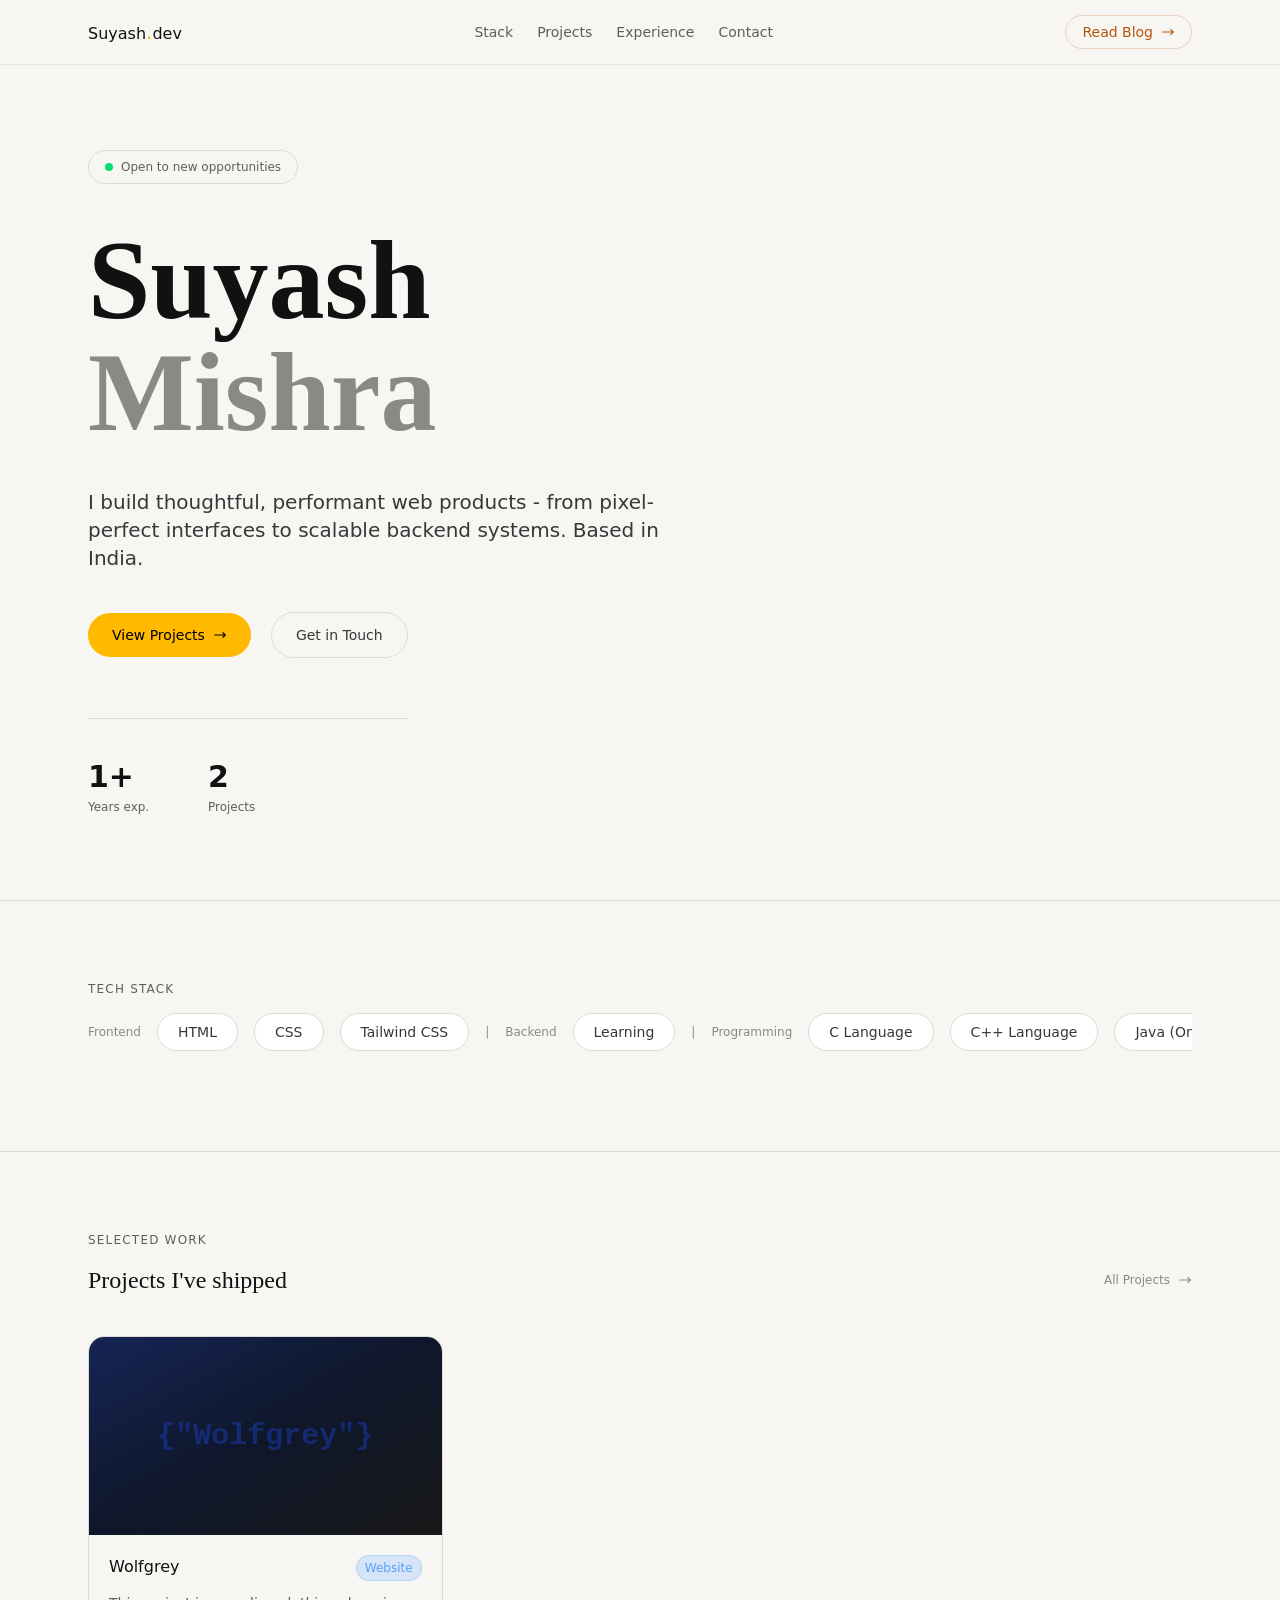
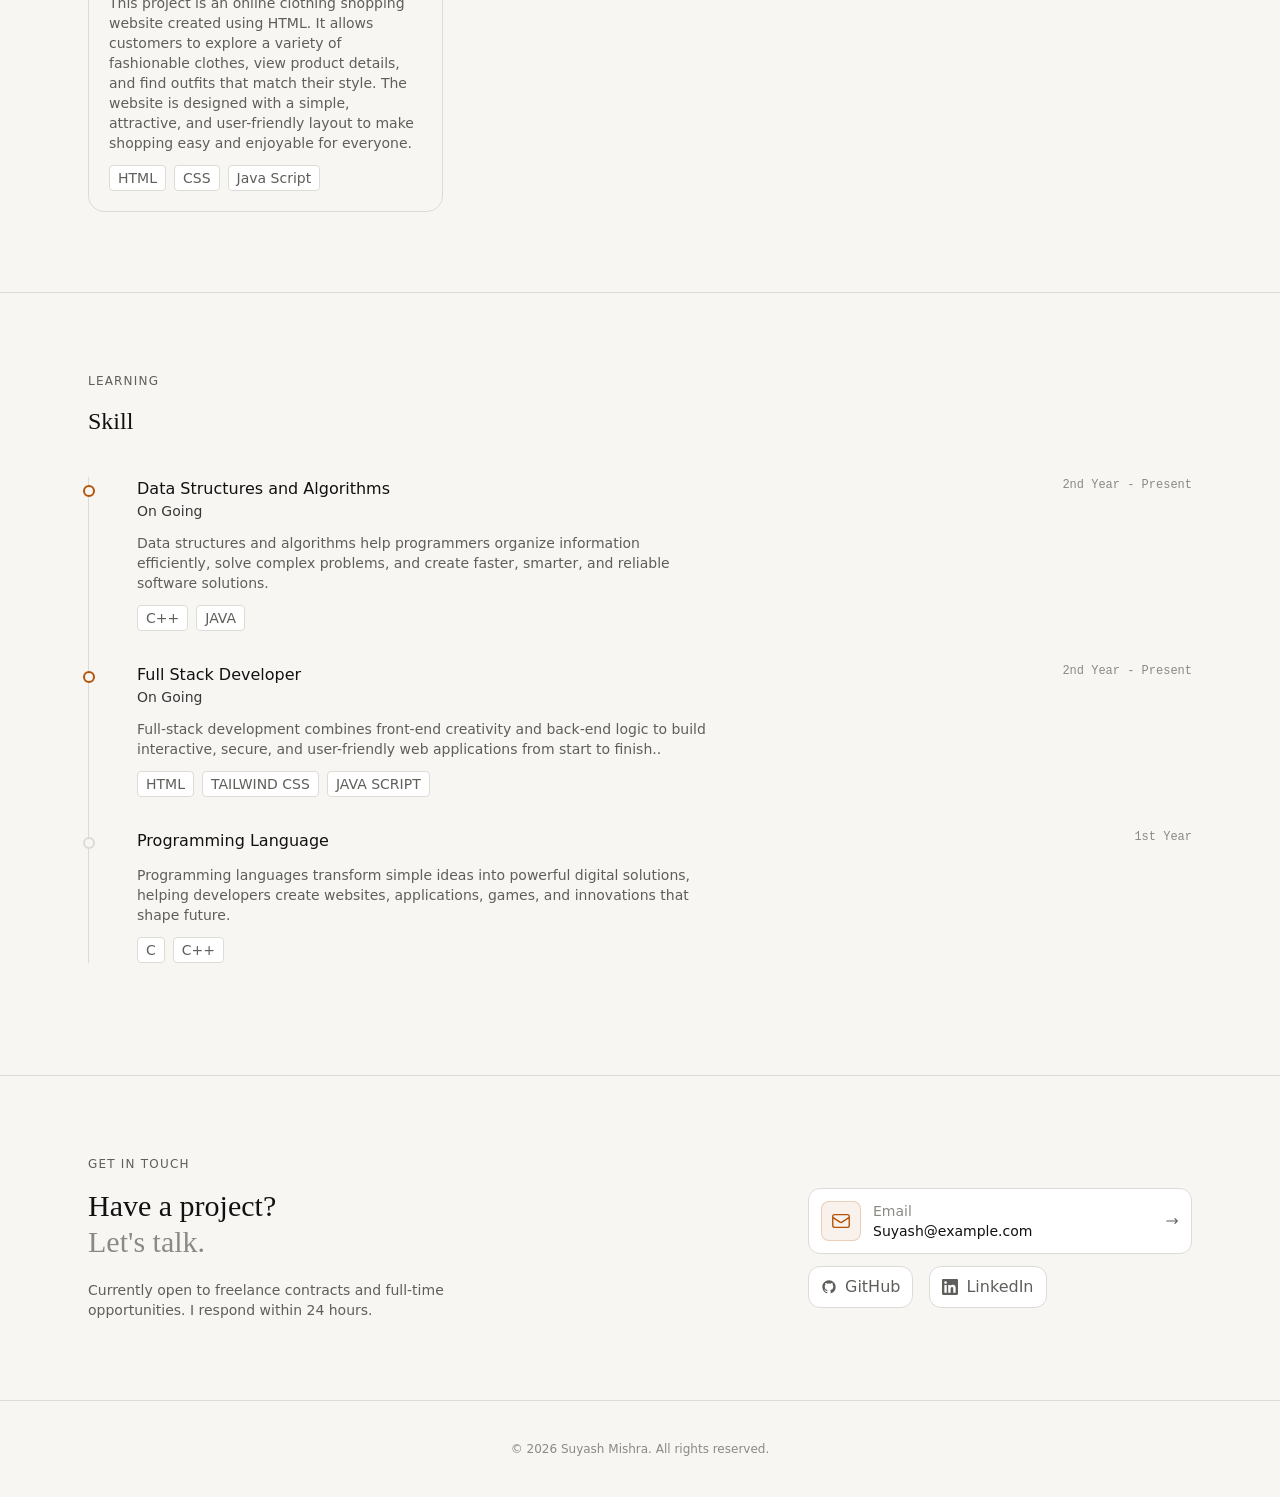
==== commit 00e0bb89: "Modify" ====
--- a/index.html
+++ b/index.html
@@ -94,7 +94,7 @@
                 <h2 class="uppercase text-(--text-3) text-xs tracking-widest mb-4">Tech Stack</h2>
 
                 <div class="flex gap-4 items-center overflow-x-auto pb-5">
-                    <p class="text-xs text-(--text-4) text-nowrap">frontend</p>
+                    <p class="text-xs text-(--text-4) text-nowrap">Frontend</p>
                     <p
                         class="text-(--text-2) text-sm border border-(--border) px-5 py-2 rounded-full bg-(--surface-solid) hover:text-(--accent) hover:border-(--accent-dim) transition-all duration-200 cursor-default text-nowrap">
                         HTML</p>
@@ -167,7 +167,7 @@
                                 <h3>Wolfgrey</h3>
                                 <p
                                     class="text-xs border border-blue-300/50 px-2 py-1 text-blue-400 rounded-full bg-blue-400/20">
-                                    SaaS</p>
+                                    Website</p>
                             </div>
 
                             <p class="mb-3 text-sm text-(--text-3)">This project is an online clothing shopping website created using HTML. It allows customers to explore a variety of fashionable clothes, view product details, and find outfits that match their style. The website is designed with a simple, attractive, and user-friendly layout to make shopping easy and enjoyable for everyone.</p>
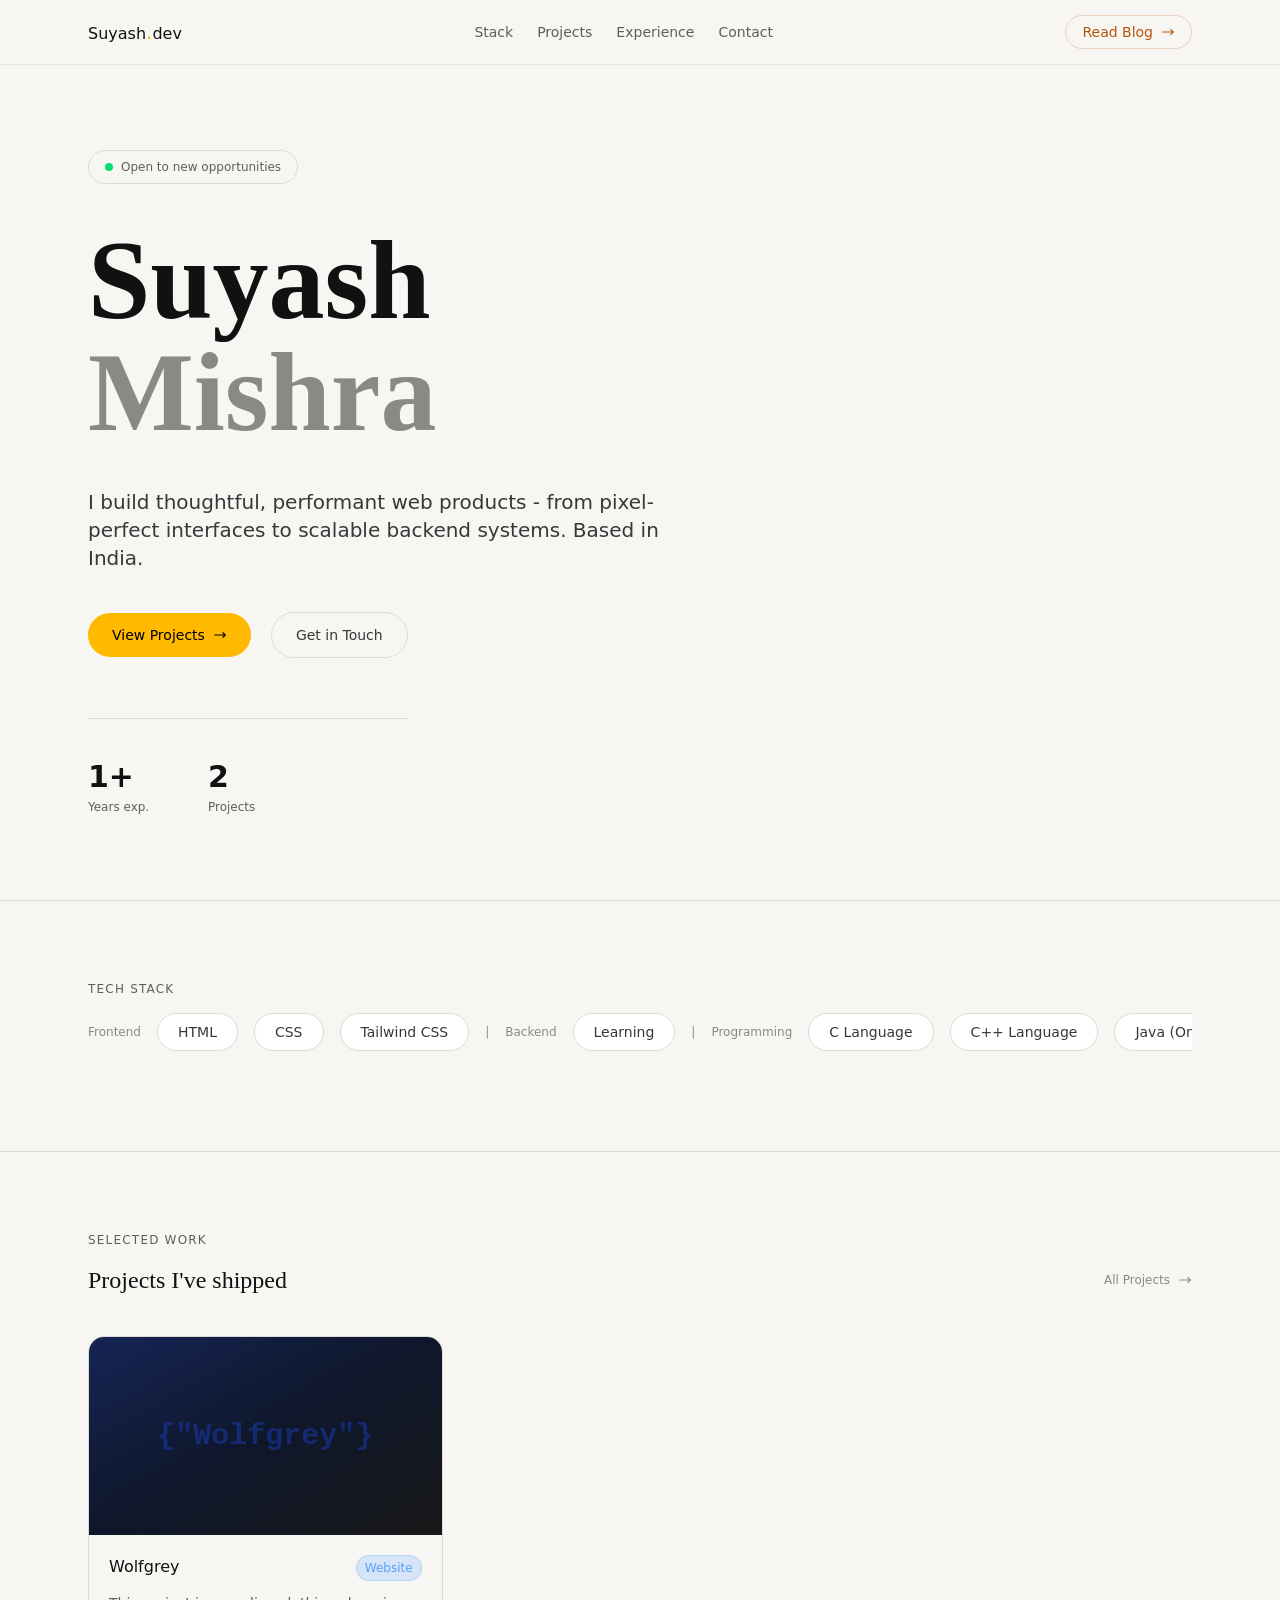
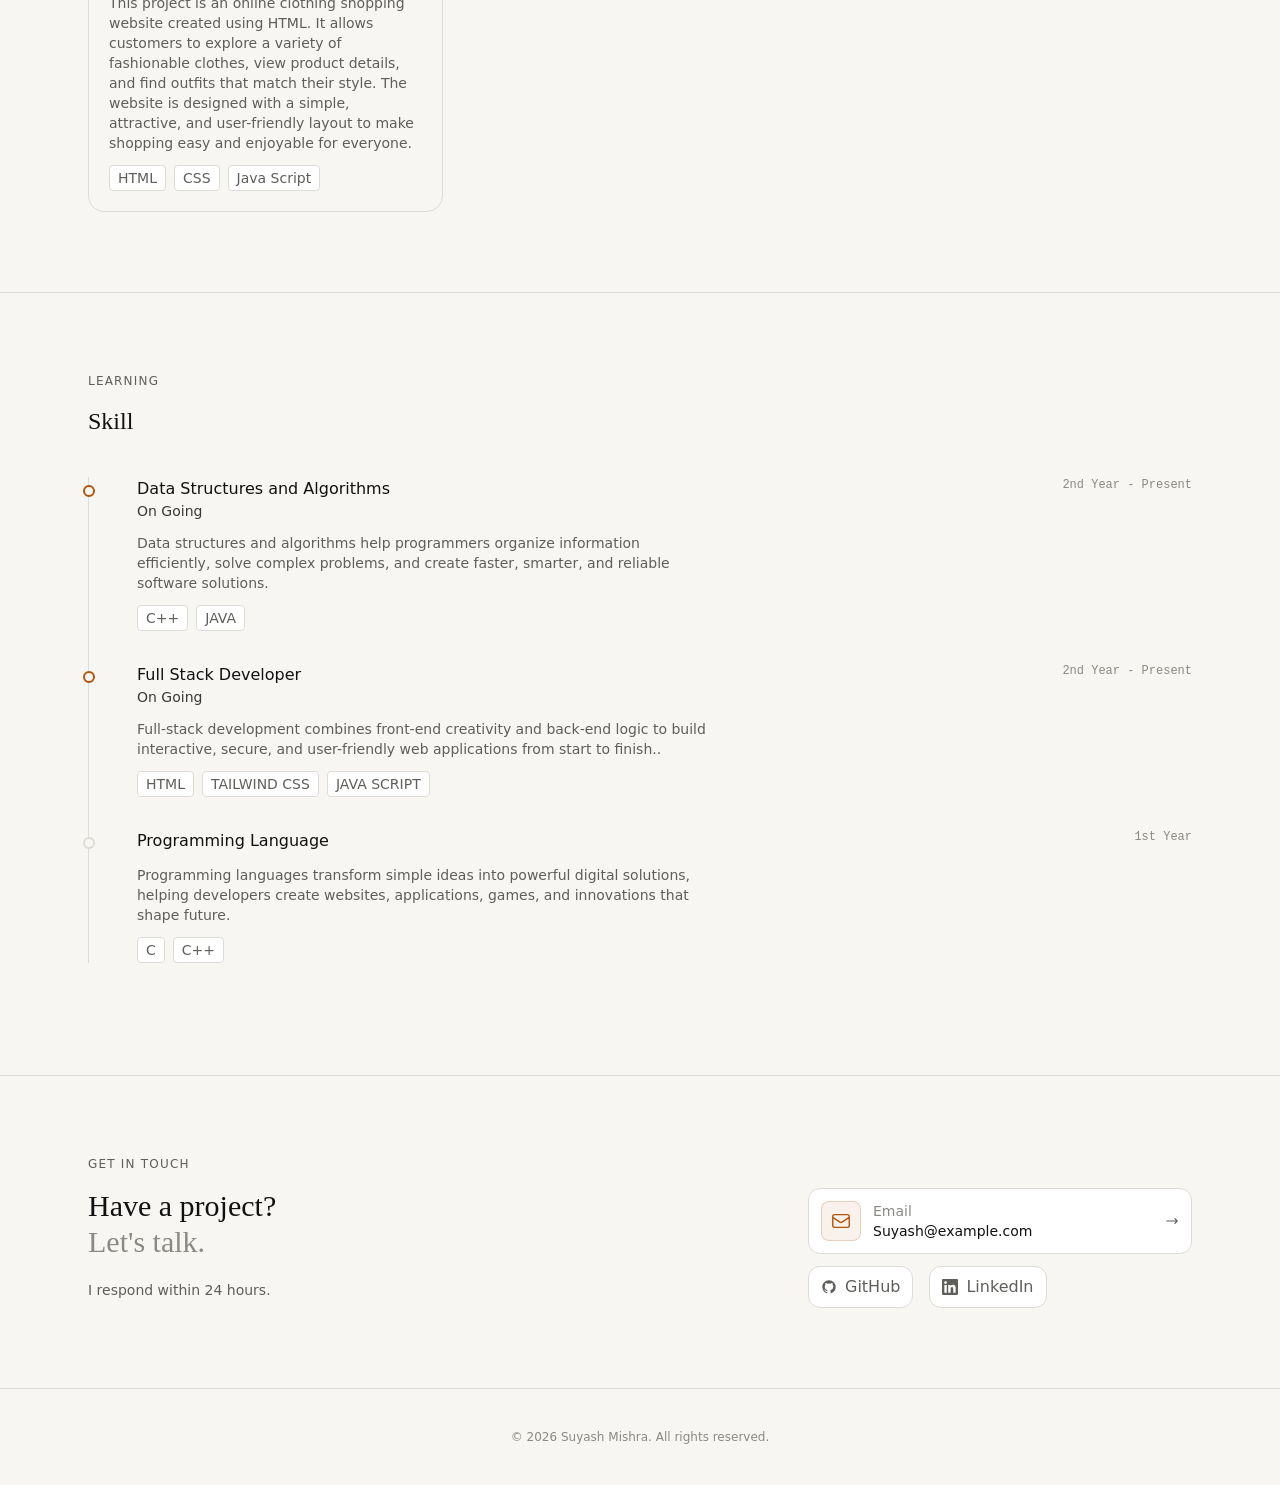
==== commit c04bf722: "Modify" ====
--- a/index.html
+++ b/index.html
@@ -309,8 +309,7 @@
                     <div class="flex-1">
                         <h3 class="font-serif text-3xl">Have a project?</h3>
                         <h3 class="font-serif text-3xl font-extralight mb-5 text-(--text-4)">Let's talk.</h3>
-                        <p class="text-sm text-(--text-3) max-w-sm">Currently open to freelance contracts and full-time
-                            opportunities. I respond within 24 hours.</p>
+                        <p class="text-sm text-(--text-3) max-w-sm"> I respond within 24 hours.</p>
                     </div>
 
                     <div class=" flex-1 md:max-w-sm">
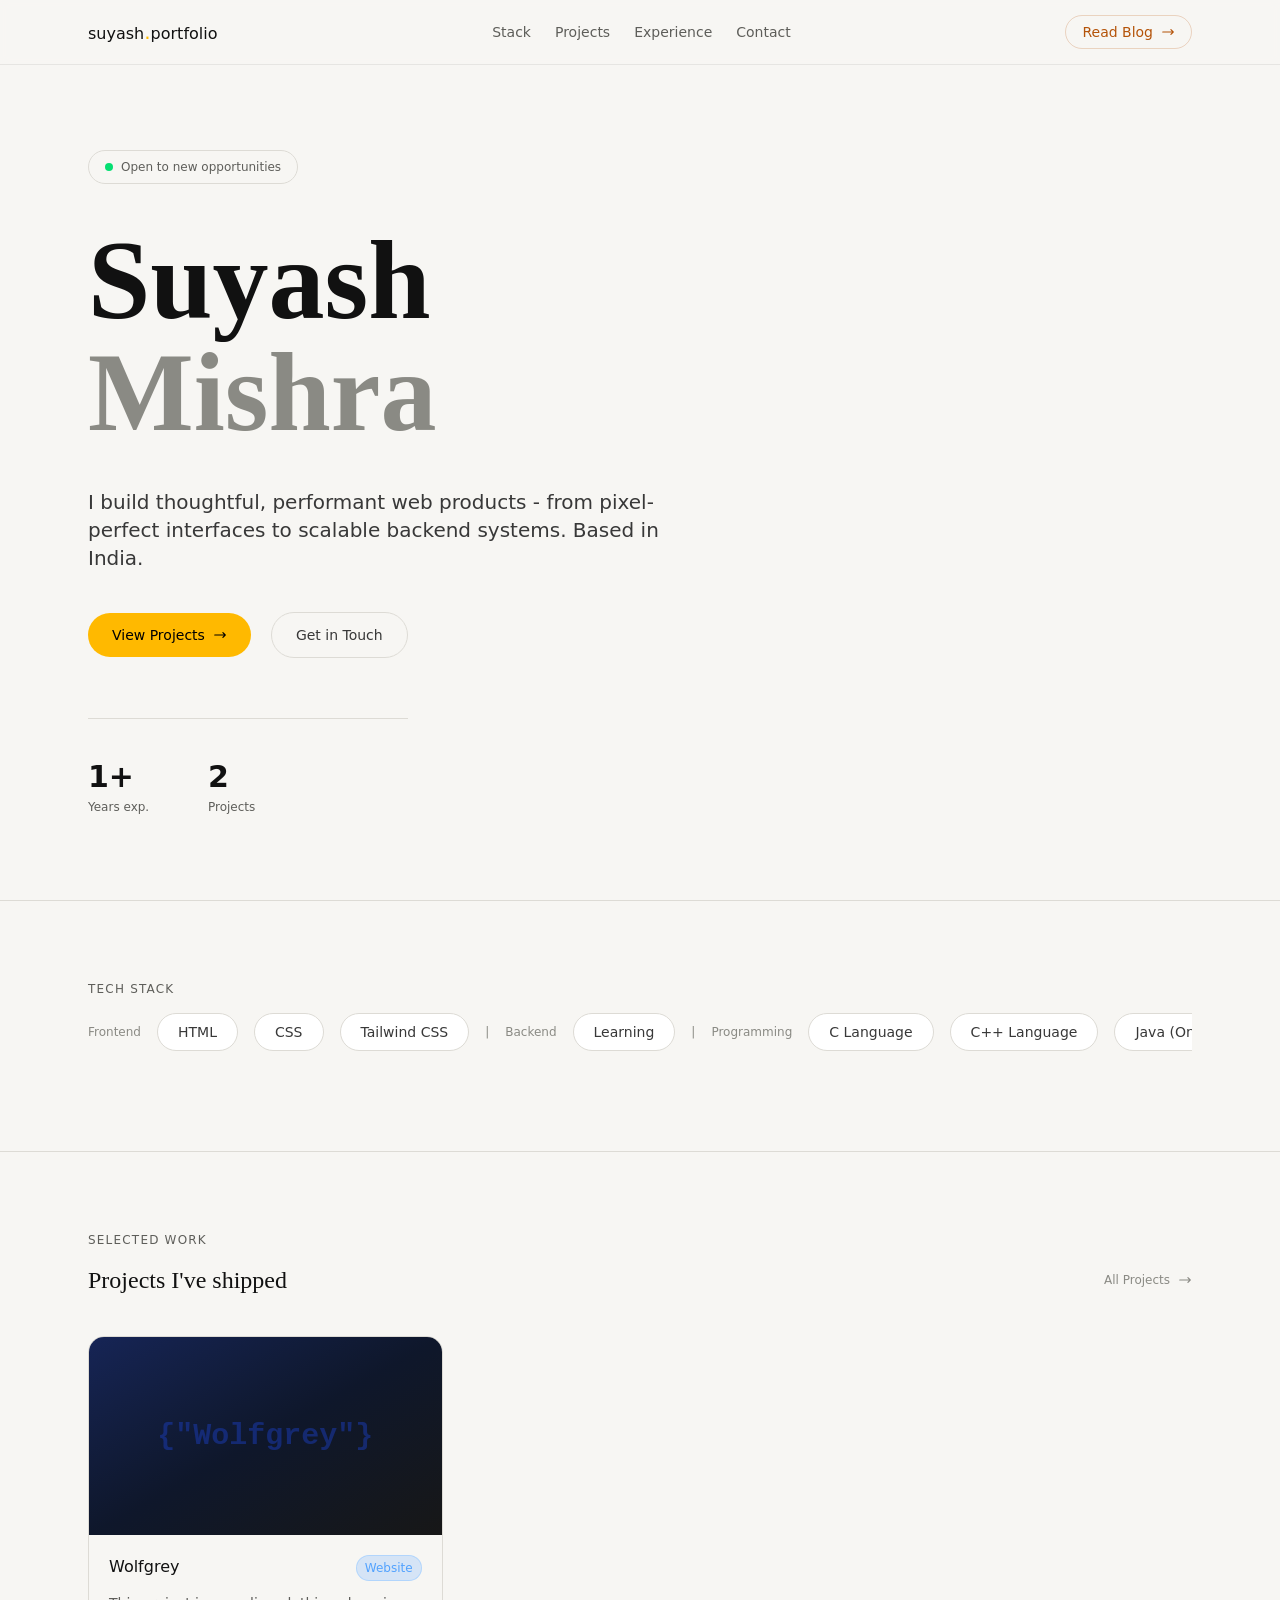
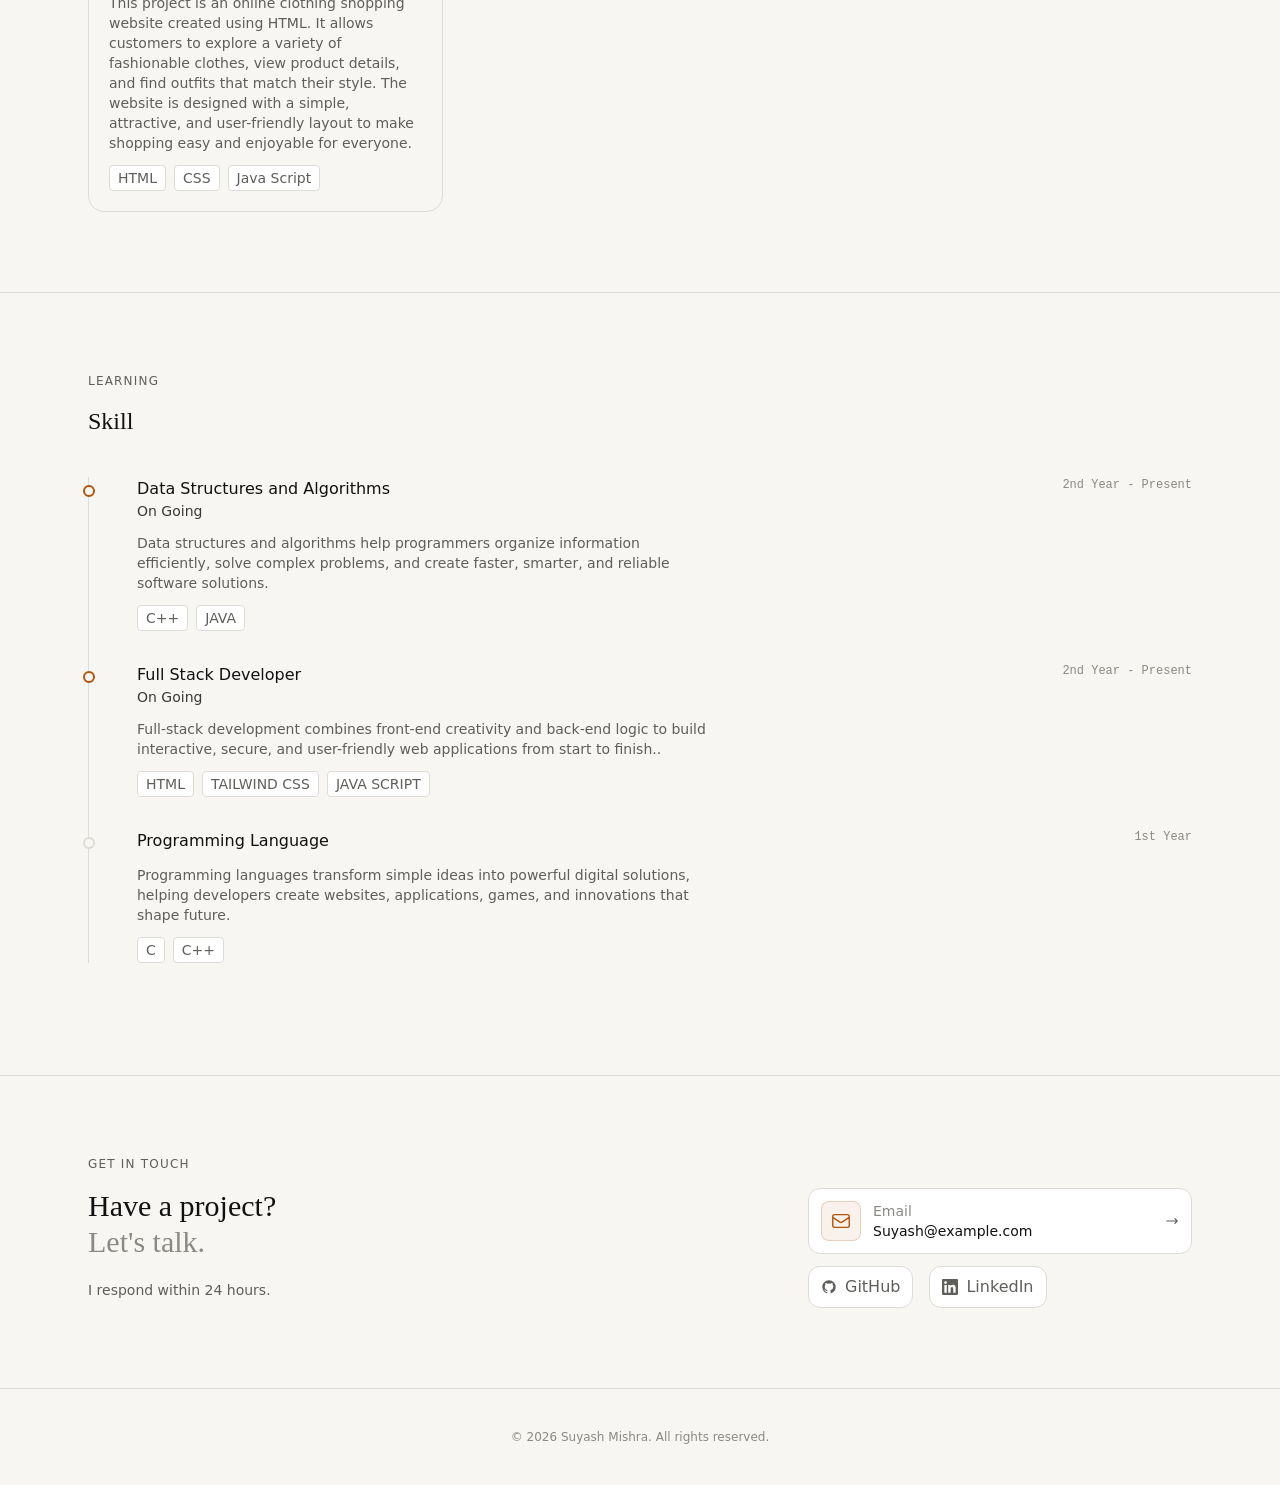
==== commit b95379e1: "Portfolio" ====
--- a/index.html
+++ b/index.html
@@ -4,14 +4,14 @@
     <head>
         <meta charset="UTF-8">
         <meta name="viewport" content="width=device-width, initial-scale=1.0">
-        <title>Document</title>
+        <title>portfolio.website</title>
         <link rel="stylesheet" href="output.css">
     </head>
 
     <body>
         <header class="border-b border-(--border-subtle) fixed inset-x-0 bg-(--navbar-bg) backdrop-blur-xs z-10">
             <nav class="flex justify-between max-w-6xl mx-auto px-6 items-center h-16">
-                <a href="">Suyash<span class="text-amber-400 text-xl">.</span>dev</a>
+                <a href="">suyash<span class="text-amber-400 text-xl">.</span>portfolio</a>
                 <ul class="hidden md:flex items-center gap-6 text-sm text-(--text-3)">
                     <a href="#tech-stack">
                         <li class="cursor-pointer hover:text-(--text-1) transition-all duration-200">Stack</li>
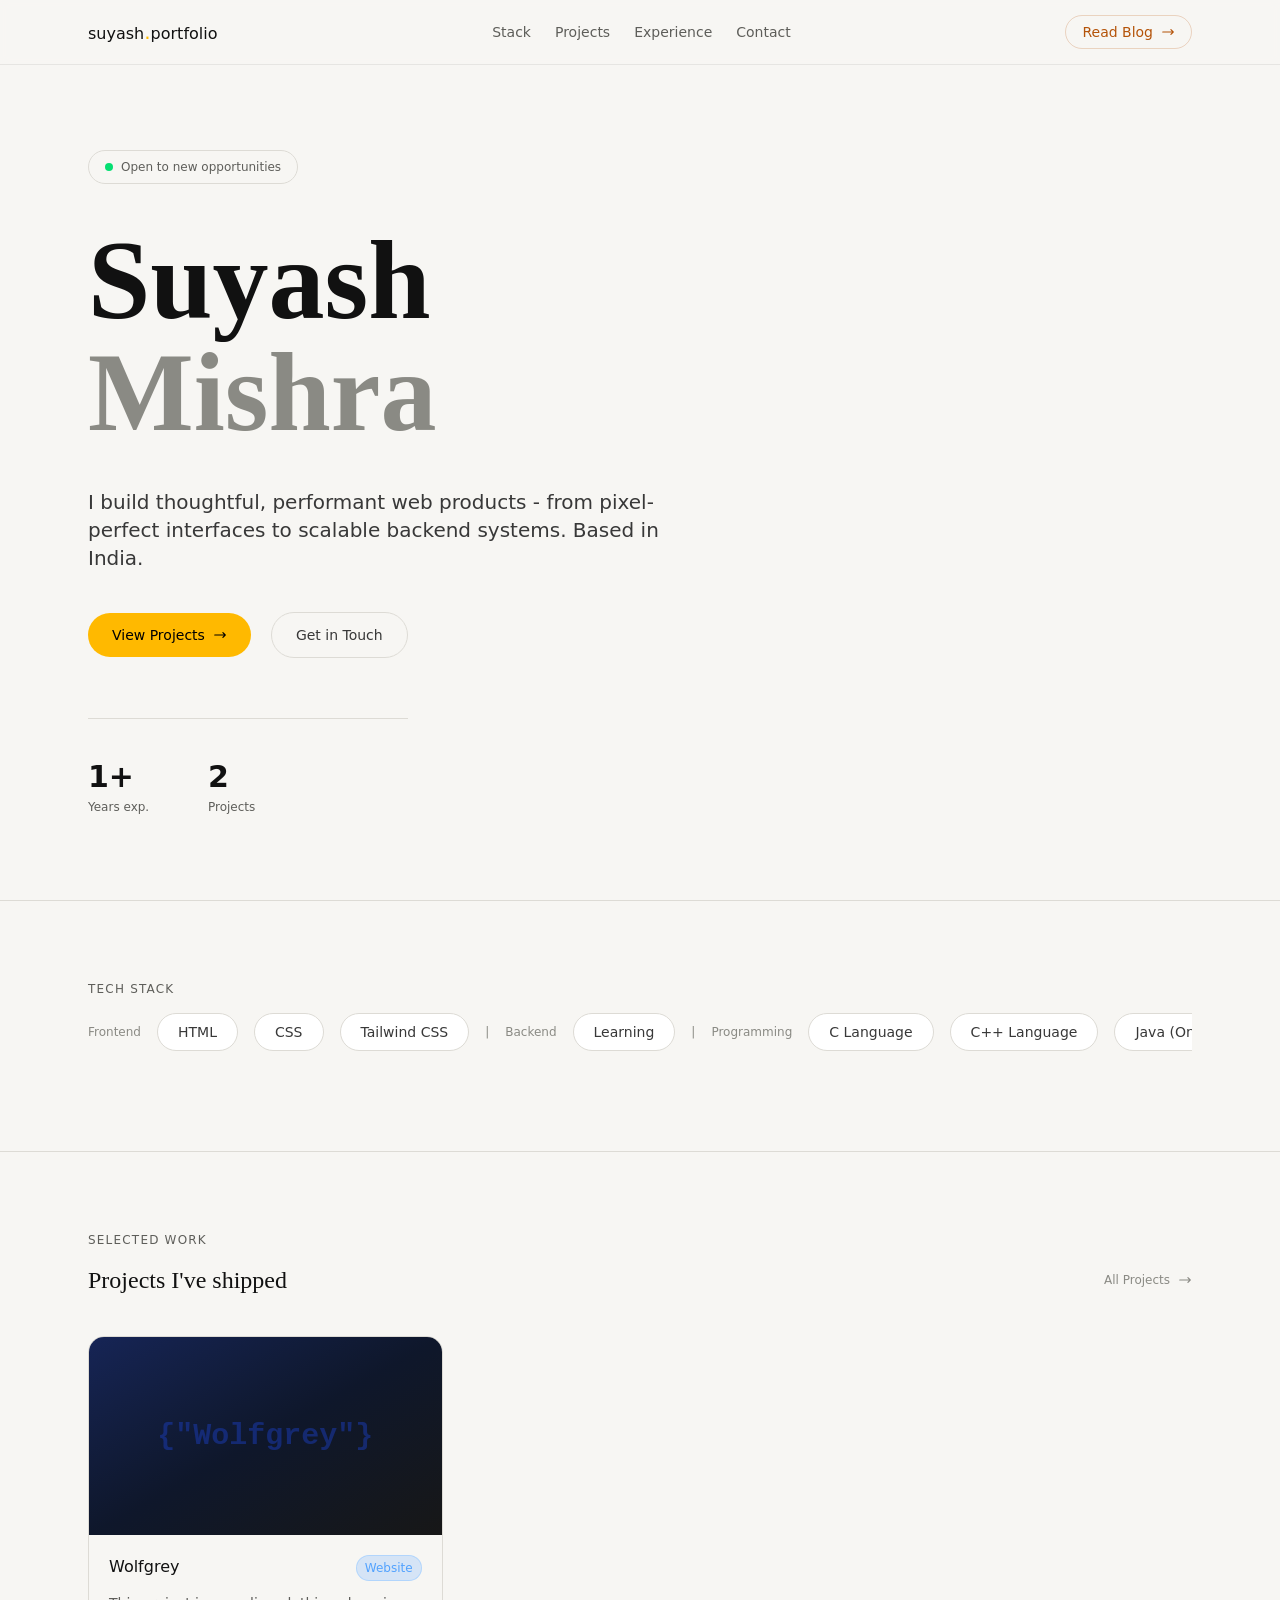
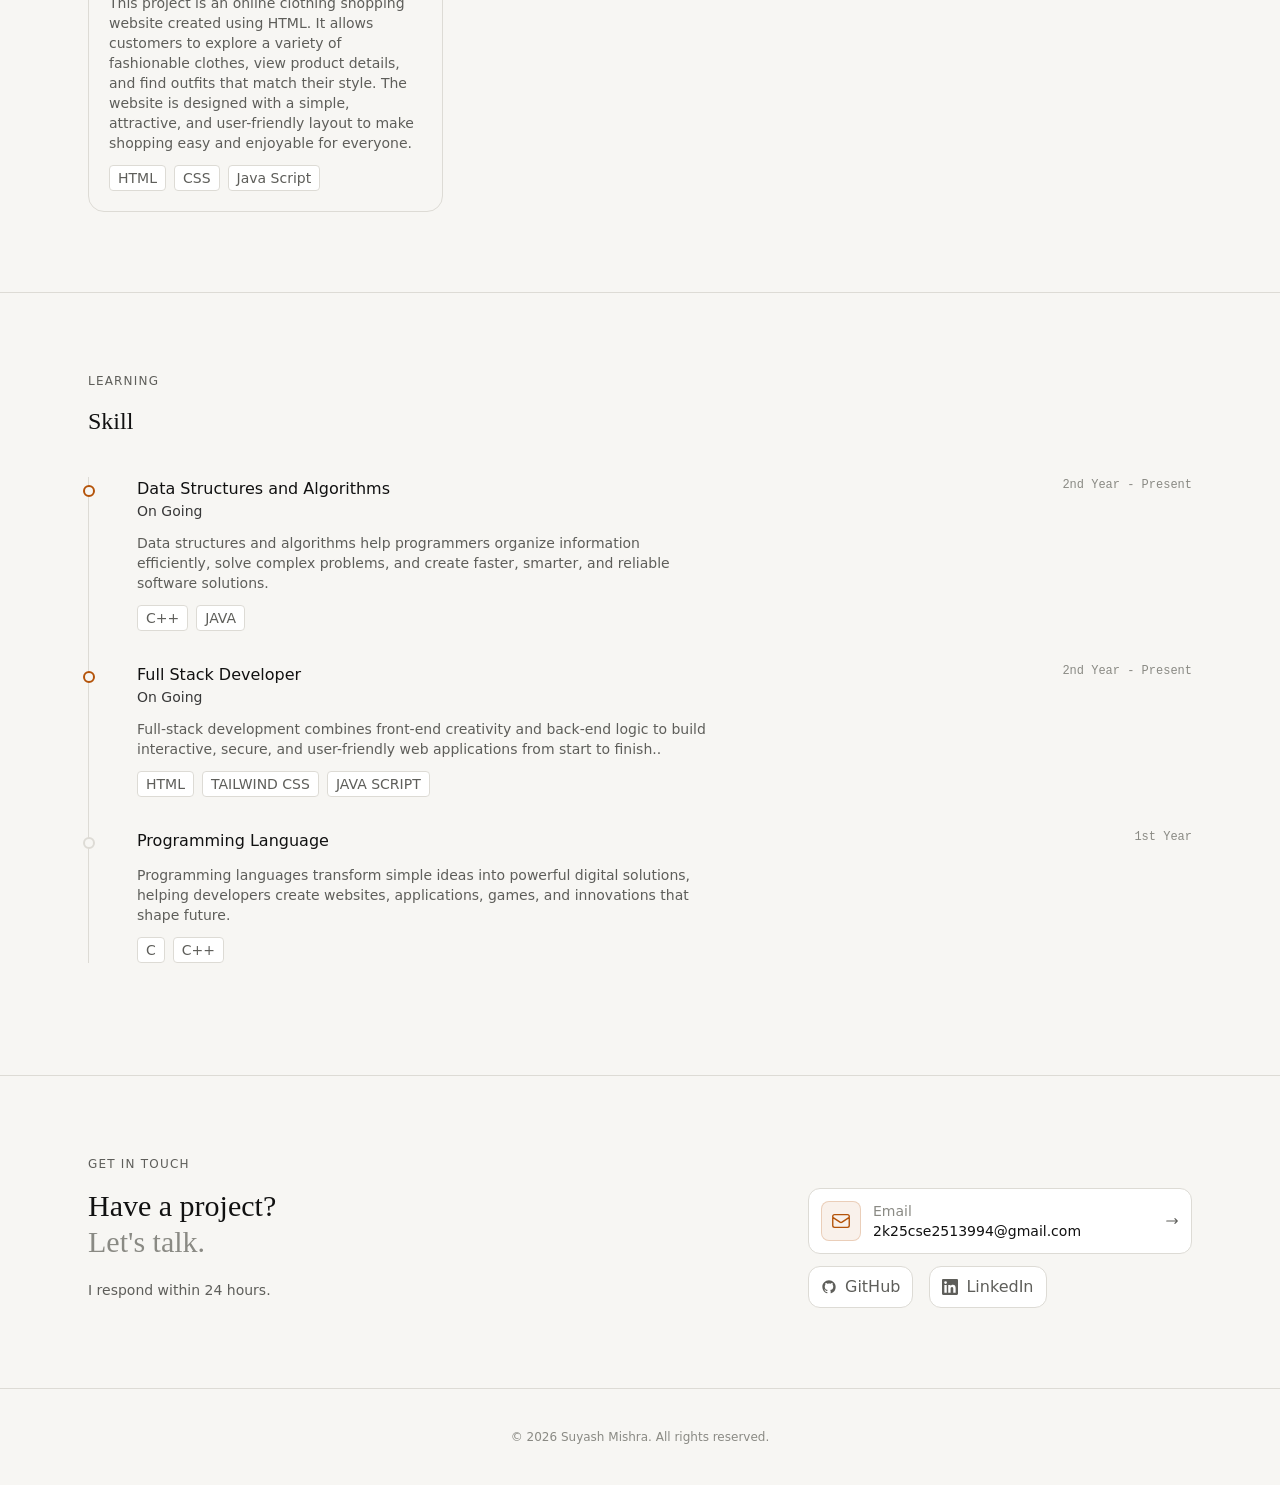
==== commit 9db0607e: "portfolio" ====
--- a/index.html
+++ b/index.html
@@ -110,8 +110,8 @@
                         class="text-(--text-2) text-sm border border-(--border) px-5 py-2 rounded-full bg-(--surface-solid) hover:text-(--accent) hover:border-(--accent-dim) transition-all duration-200 cursor-default text-nowrap">
                         Learning</p>
 
- <p class="text-xs text-(--text-4)">|</p>
-                          <p class="text-xs text-(--text-4) text-nowrap">Programming</p>
+                    <p class="text-xs text-(--text-4)">|</p>
+                    <p class="text-xs text-(--text-4) text-nowrap">Programming</p>
                     <p
                         class="text-(--text-2) text-sm border border-(--border) px-5 py-2 rounded-full bg-(--surface-solid) hover:text-(--accent) hover:border-(--accent-dim) transition-all duration-200 cursor-default text-nowrap">
                         C Language</p>
@@ -170,7 +170,11 @@
                                     Website</p>
                             </div>
 
-                            <p class="mb-3 text-sm text-(--text-3)">This project is an online clothing shopping website created using HTML. It allows customers to explore a variety of fashionable clothes, view product details, and find outfits that match their style. The website is designed with a simple, attractive, and user-friendly layout to make shopping easy and enjoyable for everyone.</p>
+                            <p class="mb-3 text-sm text-(--text-3)">This project is an online clothing shopping website
+                                created using HTML. It allows customers to explore a variety of fashionable clothes,
+                                view product details, and find outfits that match their style. The website is designed
+                                with a simple, attractive, and user-friendly layout to make shopping easy and enjoyable
+                                for everyone.</p>
 
                             <div class="flex gap-2 flex-wrap">
                                 <p
@@ -214,7 +218,9 @@
                             </div>
 
 
-                            <p class="mb-3 text-sm text-(--text-3) max-w-xl">Data structures and algorithms help programmers organize information efficiently, solve complex problems, and create faster, smarter, and reliable software solutions.</p>
+                            <p class="mb-3 text-sm text-(--text-3) max-w-xl">Data structures and algorithms help
+                                programmers organize information efficiently, solve complex problems, and create faster,
+                                smarter, and reliable software solutions.</p>
 
                             <div class="flex gap-2 flex-wrap">
                                 <p
@@ -229,7 +235,7 @@
                     </div>
 
                     <div class="relative mb-8">
-                       <div
+                        <div
                             class="-left-1.5 top-2 absolute border-2 border-(--accent) rounded-full w-3 h-3 bg-(--surface)">
                         </div>
 
@@ -237,15 +243,17 @@
                             <div class="flex flex-col md:flex-row justify-between mb-3 gap-2">
                                 <div>
                                     <h3>Full Stack Developer</h3>
-                                     <p class="font-light text-(--text-2) text-sm">On Going</p>
+                                    <p class="font-light text-(--text-2) text-sm">On Going</p>
                                 </div>
 
                                 <p class="text-xs font-mono text-(--text-4)">
-                                  2nd Year - Present</p>
-                            </div>
-
-
-                            <p class="mb-3 text-sm text-(--text-3) max-w-xl">Full-stack development combines front-end creativity and back-end logic to build interactive, secure, and user-friendly web applications from start to finish..</p>
+                                    2nd Year - Present</p>
+                            </div>
+
+
+                            <p class="mb-3 text-sm text-(--text-3) max-w-xl">Full-stack development combines front-end
+                                creativity and back-end logic to build interactive, secure, and user-friendly web
+                                applications from start to finish..</p>
 
                             <div class="flex gap-2 flex-wrap">
                                 <p
@@ -272,7 +280,7 @@
                             <div class="flex flex-col md:flex-row justify-between mb-3 gap-2">
                                 <div>
                                     <h3>Programming Language</h3>
-                                  
+
                                 </div>
 
                                 <p class="text-xs font-mono text-(--text-4)">
@@ -280,13 +288,15 @@
                             </div>
 
 
-                            <p class="mb-3 text-sm text-(--text-3) max-w-xl">Programming languages transform simple ideas into powerful digital solutions, helping developers create websites, applications, games, and innovations that shape future.
+                            <p class="mb-3 text-sm text-(--text-3) max-w-xl">Programming languages transform simple
+                                ideas into powerful digital solutions, helping developers create websites, applications,
+                                games, and innovations that shape future.
                             </p>
 
                             <div class="flex gap-2 flex-wrap">
                                 <p
                                     class="text-sm text-(--text-3) px-2 py-0.5 border border-(--border) rounded bg-(--surface-solid)">
-                                    C 
+                                    C
                                 </p>
                                 <p
                                     class="text-sm text-(--text-3) px-2 py-0.5 border border-(--border) rounded bg-(--surface-solid)">
@@ -322,7 +332,7 @@
                             </svg>
                             <div class="flex-1 text-sm">
                                 <p class="text-(--text-4)">Email</p>
-                                <p class="text-(--text-1)">Suyash@example.com</p>
+                                <p class="text-(--text-1)">2k25cse2513994@gmail.com</p>
                             </div>
 
                             <svg class="w-3.5 h-3.5 text-(--text-3)" fill="none" stroke="currentColor"
@@ -335,32 +345,35 @@
                         </a>
 
                         <div class="mt-3 flex gap-4">
-                        <a href="https://github.com/Suyashmishra6007" target="_blank">    <p
-                                class="flex flex-1 items-center gap-2 border border-(--border) px-3 py-2 rounded-xl text-(--text-3) font-light justify-center bg-(--surface-solid) ">
-                                <svg class="w-4 h-4" fill="currentColor" viewBox="0 0 24 24">
-                                    <path
-                                        d="M12 2C6.477 2 2 6.484 2 12.017c0 4.425 2.865 8.18 6.839 9.504.5.092.682-.217.682-.483 0-.237-.008-.868-.013-1.703-2.782.605-3.369-1.343-3.369-1.343-.454-1.158-1.11-1.466-1.11-1.466-.908-.62.069-.608.069-.608 1.003.07 1.531 1.032 1.531 1.032.892 1.53 2.341 1.088 2.91.832.092-.647.35-1.088.636-1.338-2.22-.253-4.555-1.113-4.555-4.951 0-1.093.39-1.988 1.029-2.688-.103-.253-.446-1.272.098-2.65 0 0 .84-.27 2.75 1.026A9.564 9.564 0 0112 6.844c.85.004 1.705.115 2.504.337 1.909-1.296 2.747-1.027 2.747-1.027.546 1.379.202 2.398.1 2.651.64.7 1.028 1.595 1.028 2.688 0 3.848-2.339 4.695-4.566 4.942.359.31.678.921.678 1.856 0 1.338-.012 2.419-.012 2.747 0 .268.18.58.688.482A10.019 10.019 0 0022 12.017C22 6.484 17.522 2 12 2z" />
-                                </svg>
-                                GitHub
-                            </p></a>
-
-                          <a href="https://www.linkedin.com/in/suyash-mishra-aa597139b/" target="_blank">  <p
-                                class="flex flex-1 items-center gap-2 border border-(--border) px-3 py-2 rounded-xl text-(--text-3) font-light justify-center bg-(--surface-solid) ">
-                                <svg class="w-4 h-4" fill="currentColor" viewBox="0 0 24 24">
-                                    <path
-                                        d="M20.447 20.452h-3.554v-5.569c0-1.328-.027-3.037-1.852-3.037-1.853 0-2.136 1.445-2.136 2.939v5.667H9.351V9h3.414v1.561h.046c.477-.9 1.637-1.85 3.37-1.85 3.601 0 4.267 2.37 4.267 5.455v6.286zM5.337 7.433a2.062 2.062 0 01-2.063-2.065 2.064 2.064 0 112.063 2.065zm1.782 13.019H3.555V9h3.564v11.452zM22.225 0H1.771C.792 0 0 .774 0 1.729v20.542C0 23.227.792 24 1.771 24h20.451C23.2 24 24 23.227 24 22.271V1.729C24 .774 23.2 0 22.222 0h.003z" />
-                                </svg>
-                                LinkedIn
-                            </p>
-</a>
-                   
-
-
-
-
-                        </div>
-
-                        
+                            <a href="https://github.com/Suyashmishra6007" target="_blank">
+                                <p
+                                    class="flex flex-1 items-center gap-2 border border-(--border) px-3 py-2 rounded-xl text-(--text-3) font-light justify-center bg-(--surface-solid) ">
+                                    <svg class="w-4 h-4" fill="currentColor" viewBox="0 0 24 24">
+                                        <path
+                                            d="M12 2C6.477 2 2 6.484 2 12.017c0 4.425 2.865 8.18 6.839 9.504.5.092.682-.217.682-.483 0-.237-.008-.868-.013-1.703-2.782.605-3.369-1.343-3.369-1.343-.454-1.158-1.11-1.466-1.11-1.466-.908-.62.069-.608.069-.608 1.003.07 1.531 1.032 1.531 1.032.892 1.53 2.341 1.088 2.91.832.092-.647.35-1.088.636-1.338-2.22-.253-4.555-1.113-4.555-4.951 0-1.093.39-1.988 1.029-2.688-.103-.253-.446-1.272.098-2.65 0 0 .84-.27 2.75 1.026A9.564 9.564 0 0112 6.844c.85.004 1.705.115 2.504.337 1.909-1.296 2.747-1.027 2.747-1.027.546 1.379.202 2.398.1 2.651.64.7 1.028 1.595 1.028 2.688 0 3.848-2.339 4.695-4.566 4.942.359.31.678.921.678 1.856 0 1.338-.012 2.419-.012 2.747 0 .268.18.58.688.482A10.019 10.019 0 0022 12.017C22 6.484 17.522 2 12 2z" />
+                                    </svg>
+                                    GitHub
+                                </p>
+                            </a>
+
+                            <a href="https://www.linkedin.com/in/suyash-mishra-aa597139b/" target="_blank">
+                                <p
+                                    class="flex flex-1 items-center gap-2 border border-(--border) px-3 py-2 rounded-xl text-(--text-3) font-light justify-center bg-(--surface-solid) ">
+                                    <svg class="w-4 h-4" fill="currentColor" viewBox="0 0 24 24">
+                                        <path
+                                            d="M20.447 20.452h-3.554v-5.569c0-1.328-.027-3.037-1.852-3.037-1.853 0-2.136 1.445-2.136 2.939v5.667H9.351V9h3.414v1.561h.046c.477-.9 1.637-1.85 3.37-1.85 3.601 0 4.267 2.37 4.267 5.455v6.286zM5.337 7.433a2.062 2.062 0 01-2.063-2.065 2.064 2.064 0 112.063 2.065zm1.782 13.019H3.555V9h3.564v11.452zM22.225 0H1.771C.792 0 0 .774 0 1.729v20.542C0 23.227.792 24 1.771 24h20.451C23.2 24 24 23.227 24 22.271V1.729C24 .774 23.2 0 22.222 0h.003z" />
+                                    </svg>
+                                    LinkedIn
+                                </p>
+                            </a>
+
+
+
+
+
+                        </div>
+
+
                     </div>
                 </div>
 
